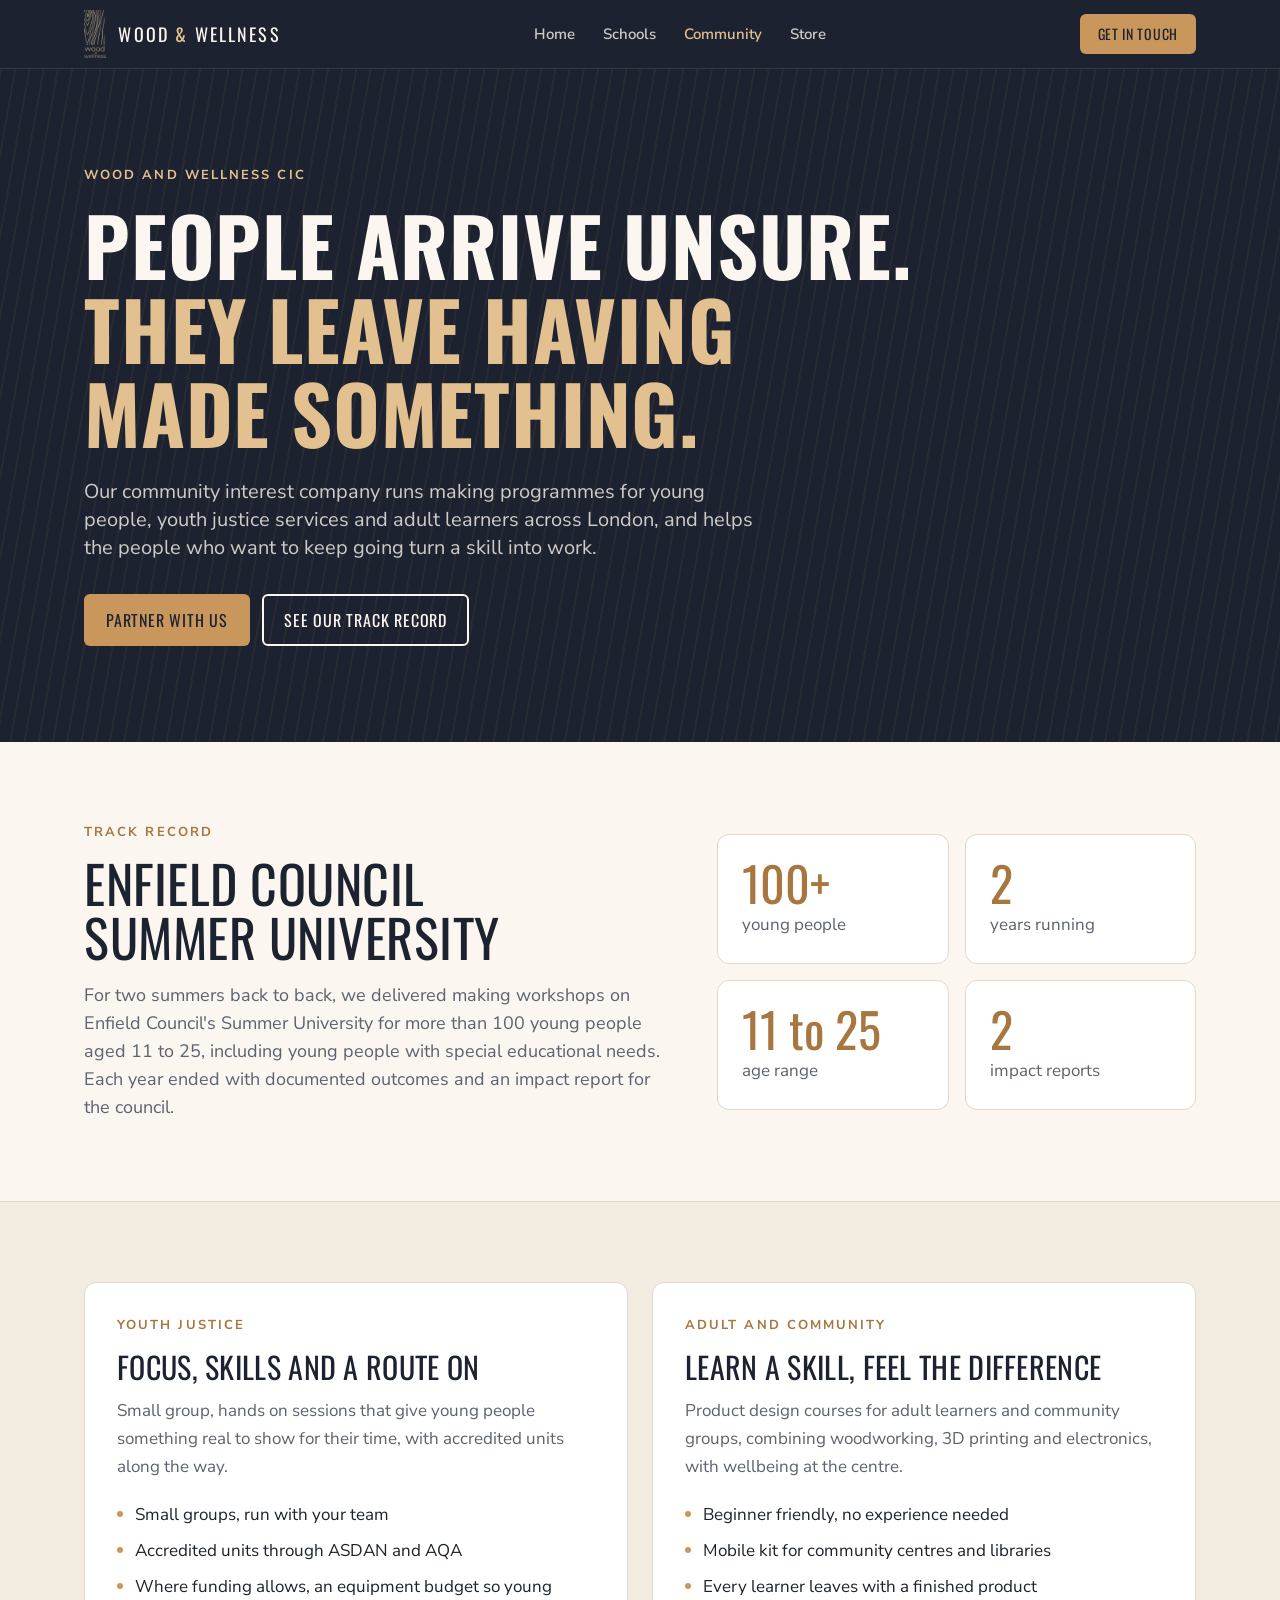
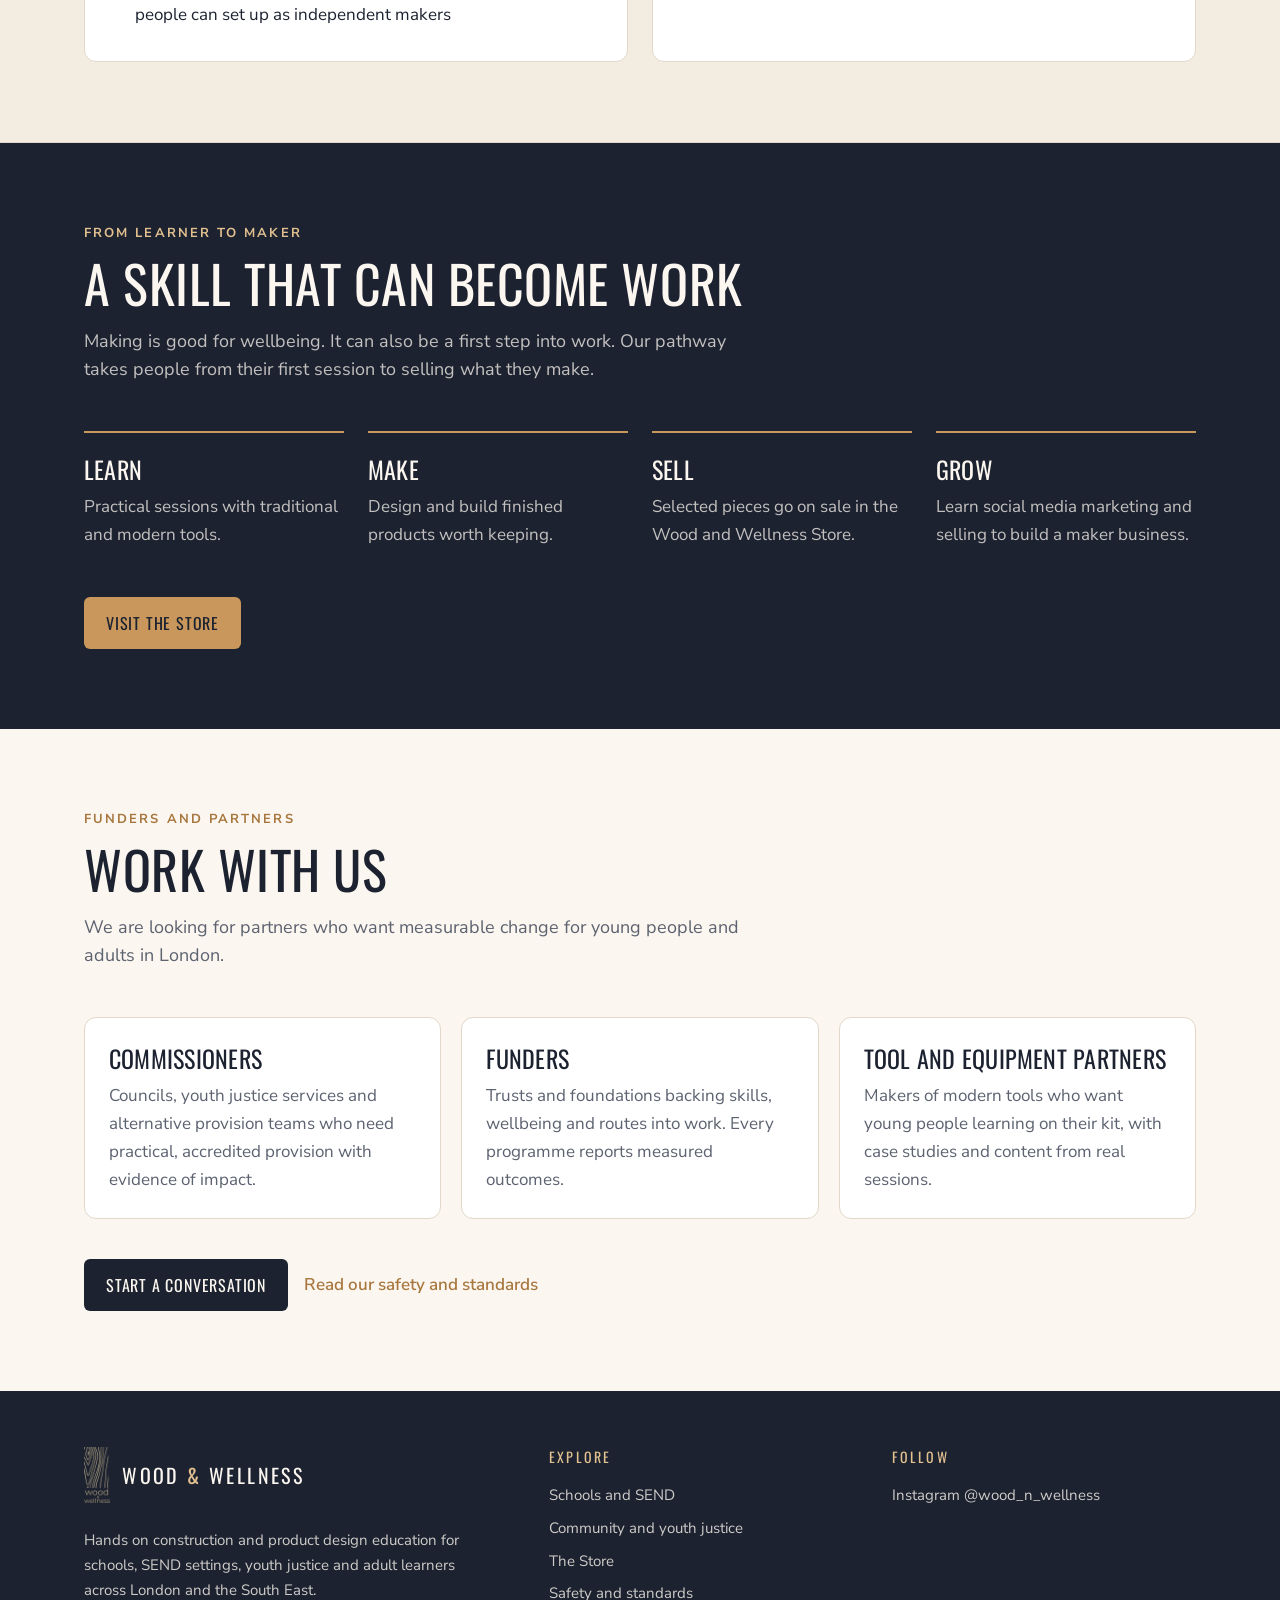
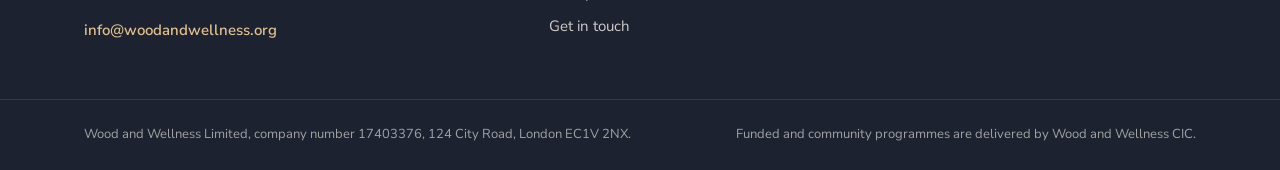
==== community.html @ d63b7117 "Rebuilt site: Home, Schools, Community and Store pages (recovered from preview) Co-Authored-By: Clau" ====
<!doctype html>
<html lang="en-GB">
<head>
<meta charset="utf-8">
<meta name="viewport" content="width=device-width,initial-scale=1,viewport-fit=cover">
<title>Community and youth justice | Wood and Wellness CIC</title>
<meta name="description" content="Wood and Wellness CIC runs making programmes for young people, youth justice services and adult learners across London. Partner with us or fund a programme.">
<meta property="og:title" content="Community and youth justice | Wood and Wellness CIC">
<meta property="og:description" content="Wood and Wellness CIC runs making programmes for young people, youth justice services and adult learners across London. Partner with us or fund a programme.">
<meta property="og:image" content="https://woodandwellness.org/assets/og.png">
<meta property="og:type" content="website">
<meta name="theme-color" content="#1C2230">
<link rel="icon" href="assets/og.png">
<link rel="preconnect" href="https://fonts.googleapis.com">
<link rel="preconnect" href="https://fonts.gstatic.com" crossorigin>
<link rel="stylesheet" href="https://fonts.googleapis.com/css2?family=Oswald:wght@500;600;700&family=Nunito+Sans:ital,wght@0,400;0,600;0,700;0,800;1,400&display=swap">
<link rel="stylesheet" href="assets/css/site.css">
</head>
<body data-page="community">
<a href="#main" class="sr-only focus:not-sr-only focus:fixed focus:left-4 focus:top-4 focus:z-50 focus:rounded focus:bg-tan focus:px-4 focus:py-2 focus:text-navy">Skip to content</a>
<header class="sticky top-0 z-40 border-b border-white/10 bg-navy text-cream">
  <nav class="wrap flex flex-wrap items-center justify-between gap-x-6 py-2.5" aria-label="Main">
    <a href="index.html" class="flex items-center gap-3" aria-label="Wood and Wellness home">
      <img src="assets/logo_tan.png" alt="" width="112" height="240" class="h-12 w-auto">
      <span class="font-display text-lg uppercase tracking-[.12em] text-cream">Wood <span class="text-tan-light">&amp;</span> Wellness</span>
    </a>
    <div class="flex items-center gap-2 md:order-3">
      <a href="index.html#contact" class="btn-tan hidden !px-4 !py-2 text-sm sm:inline-flex">Get in touch</a>
      <button type="button" class="hs-collapse-toggle inline-flex size-11 items-center justify-center rounded-md border border-white/20 md:hidden" id="nav-toggle" aria-expanded="false" aria-controls="nav-mobile" aria-label="Open menu" data-hs-collapse="#nav-mobile">
        <svg class="hs-collapse-open:hidden size-5" viewBox="0 0 24 24" fill="none" stroke="currentColor" stroke-width="2" stroke-linecap="round" aria-hidden="true"><path d="M4 7h16M4 12h16M4 17h16"/></svg>
        <svg class="hs-collapse-open:block hidden size-5" viewBox="0 0 24 24" fill="none" stroke="currentColor" stroke-width="2" stroke-linecap="round" aria-hidden="true"><path d="M6 6l12 12M18 6L6 18"/></svg>
      </button>
    </div>
    <div class="hidden items-center gap-1 md:order-2 md:flex">
<a class="rounded-md px-3 py-2 text-[15px] font-semibold transition text-cream/80 hover:text-tan-light" href="index.html">Home</a>
<a class="rounded-md px-3 py-2 text-[15px] font-semibold transition text-cream/80 hover:text-tan-light" href="schools.html">Schools</a>
<a class="rounded-md px-3 py-2 text-[15px] font-semibold transition text-tan-light" href="community.html" aria-current="page">Community</a>
<a class="rounded-md px-3 py-2 text-[15px] font-semibold transition text-cream/80 hover:text-tan-light" href="store.html">Store</a>
    </div>
    <div id="nav-mobile" class="hs-collapse hidden w-full overflow-hidden transition-[height] duration-300 md:hidden" aria-labelledby="nav-toggle">
      <div class="flex flex-col gap-1 pb-4 pt-2">
<a class="block rounded-md px-3 py-3 text-lg font-semibold text-cream/90 hover:bg-white/5" href="index.html">Home</a>
<a class="block rounded-md px-3 py-3 text-lg font-semibold text-cream/90 hover:bg-white/5" href="schools.html">Schools</a>
<a class="block rounded-md px-3 py-3 text-lg font-semibold bg-white/10 text-tan-light" href="community.html" aria-current="page">Community</a>
<a class="block rounded-md px-3 py-3 text-lg font-semibold text-cream/90 hover:bg-white/5" href="store.html">Store</a>
        <a href="index.html#contact" class="btn-tan mt-2">Get in touch</a>
      </div>
    </div>
  </nav>
</header>
<main id="main">

<!-- HERO -->
<section class="on-navy relative overflow-hidden bg-navy text-cream">
  <div class="grain pointer-events-none absolute inset-0" aria-hidden="true"></div>
  <div class="wrap relative py-16 md:py-24">
    <p class="eyebrow">Wood and Wellness CIC</p>
    <h1 class="mt-4 max-w-4xl text-[clamp(40px,6.6vw,80px)] font-bold">People arrive unsure. <span class="text-tan-light">They leave having made something.</span></h1>
    <p class="mt-6 max-w-2xl text-lg text-cream/80 md:text-xl">Our community interest company runs making programmes for young people, youth justice services and adult learners across London, and helps the people who want to keep going turn a skill into work.</p>
    <div class="mt-8 flex flex-wrap gap-3">
      <a href="index.html#contact" class="btn-tan">Partner with us</a>
      <a href="#summer-university" class="btn-ghost text-cream">See our track record</a>
    </div>
  </div>
</section>

<!-- TRACK RECORD -->
<section id="summer-university" class="scroll-mt-20 py-20">
  <div class="wrap grid items-center gap-12 lg:grid-cols-[1.1fr_.9fr]">
    <div>
      <p class="eyebrow">Track record</p>
      <h2 class="mt-3 text-[clamp(32px,5vw,52px)]">Enfield Council Summer University</h2>
      <p class="mt-4 text-lg text-muted">For two summers back to back, we delivered making workshops on Enfield Council's Summer University for more than 100 young people aged 11 to 25, including young people with special educational needs. Each year ended with documented outcomes and an impact report for the council.</p>
    </div>
    <dl class="grid grid-cols-2 gap-4">
      <div class="card"><dd class="font-display text-5xl text-tan-deep">100+</dd><dt class="mt-1 text-muted">young people</dt></div>
      <div class="card"><dd class="font-display text-5xl text-tan-deep">2</dd><dt class="mt-1 text-muted">years running</dt></div>
      <div class="card"><dd class="font-display text-5xl text-tan-deep">11 to 25</dd><dt class="mt-1 text-muted">age range</dt></div>
      <div class="card"><dd class="font-display text-5xl text-tan-deep">2</dd><dt class="mt-1 text-muted">impact reports</dt></div>
    </dl>
  </div>
</section>

<!-- PROGRAMMES -->
<section class="border-y border-line bg-paper py-20">
  <div class="wrap grid gap-6 lg:grid-cols-2">
    <article id="youth-justice" class="card scroll-mt-24 p-8">
      <p class="eyebrow">Youth justice</p>
      <h2 class="mt-3 text-3xl">Focus, skills and a route on</h2>
      <p class="mt-3 text-muted">Small group, hands on sessions that give young people something real to show for their time, with accredited units along the way.</p>
      <ul class="mt-5 space-y-2">
        <li class="flex gap-3"><span class="mt-2.5 size-1.5 shrink-0 rounded-full bg-tan"></span>Small groups, run with your team</li>
        <li class="flex gap-3"><span class="mt-2.5 size-1.5 shrink-0 rounded-full bg-tan"></span>Accredited units through ASDAN and AQA</li>
        <li class="flex gap-3"><span class="mt-2.5 size-1.5 shrink-0 rounded-full bg-tan"></span>Where funding allows, an equipment budget so young people can set up as independent makers</li>
      </ul>
    </article>
    <article id="adult" class="card scroll-mt-24 p-8">
      <p class="eyebrow">Adult and community</p>
      <h2 class="mt-3 text-3xl">Learn a skill, feel the difference</h2>
      <p class="mt-3 text-muted">Product design courses for adult learners and community groups, combining woodworking, 3D printing and electronics, with wellbeing at the centre.</p>
      <ul class="mt-5 space-y-2">
        <li class="flex gap-3"><span class="mt-2.5 size-1.5 shrink-0 rounded-full bg-tan"></span>Beginner friendly, no experience needed</li>
        <li class="flex gap-3"><span class="mt-2.5 size-1.5 shrink-0 rounded-full bg-tan"></span>Mobile kit for community centres and libraries</li>
        <li class="flex gap-3"><span class="mt-2.5 size-1.5 shrink-0 rounded-full bg-tan"></span>Every learner leaves with a finished product</li>
      </ul>
    </article>
  </div>
</section>

<!-- PATHWAY -->
<section class="on-navy bg-navy py-20 text-cream">
  <div class="wrap">
    <div class="max-w-2xl">
      <p class="eyebrow">From learner to maker</p>
      <h2 class="mt-3 text-[clamp(32px,5vw,52px)]">A skill that can become work</h2>
      <p class="mt-4 text-lg text-cream/75">Making is good for wellbeing. It can also be a first step into work. Our pathway takes people from their first session to selling what they make.</p>
    </div>
    <ol class="mt-12 grid gap-6 sm:grid-cols-2 lg:grid-cols-4">
      <li class="border-t-2 border-tan pt-5"><h3 class="text-2xl">Learn</h3><p class="mt-2 text-cream/75">Practical sessions with traditional and modern tools.</p></li>
      <li class="border-t-2 border-tan pt-5"><h3 class="text-2xl">Make</h3><p class="mt-2 text-cream/75">Design and build finished products worth keeping.</p></li>
      <li class="border-t-2 border-tan pt-5"><h3 class="text-2xl">Sell</h3><p class="mt-2 text-cream/75">Selected pieces go on sale in the Wood and Wellness Store.</p></li>
      <li class="border-t-2 border-tan pt-5"><h3 class="text-2xl">Grow</h3><p class="mt-2 text-cream/75">Learn social media marketing and selling to build a maker business.</p></li>
    </ol>
    <a href="store.html" class="btn-tan mt-12">Visit the Store</a>
  </div>
</section>

<!-- FUNDERS AND PARTNERS -->
<section class="py-20">
  <div class="wrap">
    <div class="max-w-2xl">
      <p class="eyebrow">Funders and partners</p>
      <h2 class="mt-3 text-[clamp(32px,5vw,52px)]">Work with us</h2>
      <p class="mt-4 text-lg text-muted">We are looking for partners who want measurable change for young people and adults in London.</p>
    </div>
    <div class="mt-12 grid gap-5 md:grid-cols-3">
      <div class="card"><h3 class="text-2xl">Commissioners</h3><p class="mt-2 text-muted">Councils, youth justice services and alternative provision teams who need practical, accredited provision with evidence of impact.</p></div>
      <div class="card"><h3 class="text-2xl">Funders</h3><p class="mt-2 text-muted">Trusts and foundations backing skills, wellbeing and routes into work. Every programme reports measured outcomes.</p></div>
      <div class="card"><h3 class="text-2xl">Tool and equipment partners</h3><p class="mt-2 text-muted">Makers of modern tools who want young people learning on their kit, with case studies and content from real sessions.</p></div>
    </div>
    <div class="mt-10 flex flex-wrap items-center gap-4">
      <a href="index.html#contact" class="btn-navy">Start a conversation</a>
      <a href="index.html#safety" class="font-semibold text-tan-deep underline-offset-4 hover:underline">Read our safety and standards</a>
    </div>
  </div>
</section>
</main>
<footer class="bg-navy text-cream/80">
  <div class="wrap grid gap-10 py-14 md:grid-cols-[1.4fr_1fr_1fr]">
    <div>
      <a href="index.html" class="inline-flex items-center gap-3">
        <img src="assets/logo_tan.png" alt="" width="112" height="240" class="h-14 w-auto">
        <span class="font-display text-xl uppercase tracking-[.12em] text-cream">Wood <span class="text-tan-light">&amp;</span> Wellness</span>
      </a>
      <p class="mt-4 max-w-sm text-[15px]">Hands on construction and product design education for schools, SEND settings, youth justice and adult learners across London and the South East.</p>
      <p class="mt-4 text-[15px]"><a class="font-semibold text-tan-light underline-offset-4 hover:underline" href="mailto:info@woodandwellness.org">info@woodandwellness.org</a></p>
    </div>
    <div>
      <h2 class="text-sm tracking-[.16em] text-tan-light">Explore</h2>
      <ul class="mt-4 space-y-2 text-[15px]">
        <li><a class="hover:text-tan-light" href="schools.html">Schools and SEND</a></li>
        <li><a class="hover:text-tan-light" href="community.html">Community and youth justice</a></li>
        <li><a class="hover:text-tan-light" href="store.html">The Store</a></li>
        <li><a class="hover:text-tan-light" href="index.html#safety">Safety and standards</a></li>
        <li><a class="hover:text-tan-light" href="index.html#contact">Get in touch</a></li>
      </ul>
    </div>
    <div>
      <h2 class="text-sm tracking-[.16em] text-tan-light">Follow</h2>
      <ul class="mt-4 space-y-2 text-[15px]">
        <li><a class="hover:text-tan-light" href="https://www.instagram.com/wood_n_wellness/" rel="noopener">Instagram @wood_n_wellness</a></li>
      </ul>
    </div>
  </div>
  <div class="border-t border-white/10">
    <div class="wrap flex flex-col gap-2 py-6 text-[13px] text-cream/60 md:flex-row md:justify-between">
      <p>Wood and Wellness Limited, company number 17403376, 124 City Road, London EC1V 2NX.</p>
      <p>Funded and community programmes are delivered by Wood and Wellness CIC.</p>
    </div>
  </div>
</footer>
<script src="assets/js/preline-collapse.js"></script>
<script src="assets/js/preline-accordion.js"></script>
<script>
(function(){
  var f=document.getElementById('enquiry'); if(!f) return;
  f.addEventListener('submit',function(e){e.preventDefault();
    var g=function(n){return (f.elements[n]&&f.elements[n].value)||''};
    var body='Name: '+g('name')+'\nOrganisation: '+g('organisation')+'\nEmail: '+g('email')+'\nEnquiry: '+g('type')+'\n\n'+g('message');
    window.location.href='mailto:info@woodandwellness.org?subject='+encodeURIComponent('Website enquiry: '+g('type'))+'&body='+encodeURIComponent(body);
    document.getElementById('formnote').textContent='Your email app should open with your message ready to send. If it does not, email info@woodandwellness.org directly.';
  });
})();
</script>
</body>
</html>
---- assets/css/site.css ----
*,:after,:before{--tw-border-spacing-x:0;--tw-border-spacing-y:0;--tw-translate-x:0;--tw-translate-y:0;--tw-rotate:0;--tw-skew-x:0;--tw-skew-y:0;--tw-scale-x:1;--tw-scale-y:1;--tw-pan-x: ;--tw-pan-y: ;--tw-pinch-zoom: ;--tw-scroll-snap-strictness:proximity;--tw-gradient-from-position: ;--tw-gradient-via-position: ;--tw-gradient-to-position: ;--tw-ordinal: ;--tw-slashed-zero: ;--tw-numeric-figure: ;--tw-numeric-spacing: ;--tw-numeric-fraction: ;--tw-ring-inset: ;--tw-ring-offset-width:0px;--tw-ring-offset-color:#fff;--tw-ring-color:rgba(59,130,246,.5);--tw-ring-offset-shadow:0 0 #0000;--tw-ring-shadow:0 0 #0000;--tw-shadow:0 0 #0000;--tw-shadow-colored:0 0 #0000;--tw-blur: ;--tw-brightness: ;--tw-contrast: ;--tw-grayscale: ;--tw-hue-rotate: ;--tw-invert: ;--tw-saturate: ;--tw-sepia: ;--tw-drop-shadow: ;--tw-backdrop-blur: ;--tw-backdrop-brightness: ;--tw-backdrop-contrast: ;--tw-backdrop-grayscale: ;--tw-backdrop-hue-rotate: ;--tw-backdrop-invert: ;--tw-backdrop-opacity: ;--tw-backdrop-saturate: ;--tw-backdrop-sepia: ;--tw-contain-size: ;--tw-contain-layout: ;--tw-contain-paint: ;--tw-contain-style: }::backdrop{--tw-border-spacing-x:0;--tw-border-spacing-y:0;--tw-translate-x:0;--tw-translate-y:0;--tw-rotate:0;--tw-skew-x:0;--tw-skew-y:0;--tw-scale-x:1;--tw-scale-y:1;--tw-pan-x: ;--tw-pan-y: ;--tw-pinch-zoom: ;--tw-scroll-snap-strictness:proximity;--tw-gradient-from-position: ;--tw-gradient-via-position: ;--tw-gradient-to-position: ;--tw-ordinal: ;--tw-slashed-zero: ;--tw-numeric-figure: ;--tw-numeric-spacing: ;--tw-numeric-fraction: ;--tw-ring-inset: ;--tw-ring-offset-width:0px;--tw-ring-offset-color:#fff;--tw-ring-color:rgba(59,130,246,.5);--tw-ring-offset-shadow:0 0 #0000;--tw-ring-shadow:0 0 #0000;--tw-shadow:0 0 #0000;--tw-shadow-colored:0 0 #0000;--tw-blur: ;--tw-brightness: ;--tw-contrast: ;--tw-grayscale: ;--tw-hue-rotate: ;--tw-invert: ;--tw-saturate: ;--tw-sepia: ;--tw-drop-shadow: ;--tw-backdrop-blur: ;--tw-backdrop-brightness: ;--tw-backdrop-contrast: ;--tw-backdrop-grayscale: ;--tw-backdrop-hue-rotate: ;--tw-backdrop-invert: ;--tw-backdrop-opacity: ;--tw-backdrop-saturate: ;--tw-backdrop-sepia: ;--tw-contain-size: ;--tw-contain-layout: ;--tw-contain-paint: ;--tw-contain-style: }/*! tailwindcss v3.4.17 | MIT License | https://tailwindcss.com*/*,:after,:before{box-sizing:border-box;border:0 solid #e5e7eb}:after,:before{--tw-content:""}:host,html{line-height:1.5;-webkit-text-size-adjust:100%;-moz-tab-size:4;-o-tab-size:4;tab-size:4;font-family:Nunito Sans,system-ui,-apple-system,Segoe UI,Arial,sans-serif;font-feature-settings:normal;font-variation-settings:normal;-webkit-tap-highlight-color:transparent}body{margin:0;line-height:inherit}hr{height:0;color:inherit;border-top-width:1px}abbr:where([title]){-webkit-text-decoration:underline dotted;text-decoration:underline dotted}h1,h2,h3,h4,h5,h6{font-size:inherit;font-weight:inherit}a{color:inherit;text-decoration:inherit}b,strong{font-weight:bolder}code,kbd,pre,samp{font-family:ui-monospace,SFMono-Regular,Menlo,Monaco,Consolas,Liberation Mono,Courier New,monospace;font-feature-settings:normal;font-variation-settings:normal;font-size:1em}small{font-size:80%}sub,sup{font-size:75%;line-height:0;position:relative;vertical-align:baseline}sub{bottom:-.25em}sup{top:-.5em}table{text-indent:0;border-color:inherit;border-collapse:collapse}button,input,optgroup,select,textarea{font-family:inherit;font-feature-settings:inherit;font-variation-settings:inherit;font-size:100%;font-weight:inherit;line-height:inherit;letter-spacing:inherit;color:inherit;margin:0;padding:0}button,select{text-transform:none}button,input:where([type=button]),input:where([type=reset]),input:where([type=submit]){-webkit-appearance:button;background-color:transparent;background-image:none}:-moz-focusring{outline:auto}:-moz-ui-invalid{box-shadow:none}progress{vertical-align:baseline}::-webkit-inner-spin-button,::-webkit-outer-spin-button{height:auto}[type=search]{-webkit-appearance:textfield;outline-offset:-2px}::-webkit-search-decoration{-webkit-appearance:none}::-webkit-file-upload-button{-webkit-appearance:button;font:inherit}summary{display:list-item}blockquote,dd,dl,figure,h1,h2,h3,h4,h5,h6,hr,p,pre{margin:0}fieldset{margin:0}fieldset,legend{padding:0}menu,ol,ul{list-style:none;margin:0;padding:0}dialog{padding:0}textarea{resize:vertical}input::-moz-placeholder,textarea::-moz-placeholder{opacity:1;color:#9ca3af}input::placeholder,textarea::placeholder{opacity:1;color:#9ca3af}[role=button],button{cursor:pointer}:disabled{cursor:default}audio,canvas,embed,iframe,img,object,svg,video{display:block;vertical-align:middle}img,video{max-width:100%;height:auto}[hidden]:where(:not([hidden=until-found])){display:none}:root{--cream:251 246 239;--paper:243 236 225;--ink:28 34 48;--muted:92 98 112;--line:226 216 201;--card:255 255 255;color-scheme:light}@media (prefers-color-scheme:dark){:root:not([data-theme=light]){--cream:20 25 34;--paper:26 32 43;--ink:239 233 223;--muted:169 175 186;--line:44 52 67;--card:30 37 50;color-scheme:dark}}:root[data-theme=dark]{--cream:20 25 34;--paper:26 32 43;--ink:239 233 223;--muted:169 175 186;--line:44 52 67;--card:30 37 50;color-scheme:dark}html{scroll-behavior:smooth}body{--tw-bg-opacity:1;background-color:rgb(var(--cream)/var(--tw-bg-opacity,1));font-family:Nunito Sans,system-ui,-apple-system,Segoe UI,Arial,sans-serif;--tw-text-opacity:1;color:rgb(var(--ink)/var(--tw-text-opacity,1));-webkit-font-smoothing:antialiased;-moz-osx-font-smoothing:grayscale;font-size:17px;line-height:1.65}h1,h2,h3{font-family:Oswald,Arial Narrow,Arial,sans-serif;text-transform:uppercase;letter-spacing:.01em;line-height:1.05;text-wrap:balance}:focus-visible{outline:3px solid #e2c08f;outline-offset:2px}.container{width:100%}@media (min-width:640px){.container{max-width:640px}}@media (min-width:768px){.container{max-width:768px}}@media (min-width:1024px){.container{max-width:1024px}}@media (min-width:1280px){.container{max-width:1280px}}@media (min-width:1536px){.container{max-width:1536px}}.wrap{margin-left:auto;margin-right:auto;max-width:1160px;padding-left:1rem;padding-right:1rem}@media (min-width:640px){.wrap{padding-left:1.5rem;padding-right:1.5rem}}.eyebrow{font-size:13px;font-weight:700;text-transform:uppercase;letter-spacing:.16em;--tw-text-opacity:1;color:rgb(168 119 63/var(--tw-text-opacity,1))}.eyebrow-light,.on-navy .eyebrow{--tw-text-opacity:1;color:rgb(226 192 143/var(--tw-text-opacity,1))}.btn,.btn-tan{display:inline-flex;align-items:center;justify-content:center;gap:.5rem;white-space:nowrap;border-radius:.375rem;border-width:2px;border-color:transparent;padding:.75rem 1.25rem;font-family:Oswald,Arial Narrow,Arial,sans-serif;font-size:1rem;line-height:1.5rem;text-transform:uppercase;letter-spacing:.05em;transition-property:color,background-color,border-color,text-decoration-color,fill,stroke,opacity,box-shadow,transform,filter,-webkit-backdrop-filter;transition-property:color,background-color,border-color,text-decoration-color,fill,stroke,opacity,box-shadow,transform,filter,backdrop-filter;transition-property:color,background-color,border-color,text-decoration-color,fill,stroke,opacity,box-shadow,transform,filter,backdrop-filter,-webkit-backdrop-filter;transition-timing-function:cubic-bezier(.4,0,.2,1);transition-duration:.15s}.btn-tan{--tw-bg-opacity:1;background-color:rgb(201 151 91/var(--tw-bg-opacity,1));--tw-text-opacity:1;color:rgb(28 34 48/var(--tw-text-opacity,1))}.btn-tan:hover{--tw-bg-opacity:1;background-color:rgb(226 192 143/var(--tw-bg-opacity,1))}.btn-ghost{display:inline-flex;align-items:center;justify-content:center;gap:.5rem;white-space:nowrap;border-radius:.375rem;border-width:2px;padding:.75rem 1.25rem;font-family:Oswald,Arial Narrow,Arial,sans-serif;font-size:1rem;line-height:1.5rem;text-transform:uppercase;letter-spacing:.05em;transition-property:color,background-color,border-color,text-decoration-color,fill,stroke,opacity,box-shadow,transform,filter,-webkit-backdrop-filter;transition-property:color,background-color,border-color,text-decoration-color,fill,stroke,opacity,box-shadow,transform,filter,backdrop-filter;transition-property:color,background-color,border-color,text-decoration-color,fill,stroke,opacity,box-shadow,transform,filter,backdrop-filter,-webkit-backdrop-filter;transition-timing-function:cubic-bezier(.4,0,.2,1);transition-duration:.15s;border-color:currentColor}.btn-ghost:hover{background-color:hsla(0,0%,100%,.1)}.btn-navy{display:inline-flex;align-items:center;justify-content:center;gap:.5rem;white-space:nowrap;border-radius:.375rem;border-width:2px;border-color:transparent;padding:.75rem 1.25rem;font-family:Oswald,Arial Narrow,Arial,sans-serif;font-size:1rem;line-height:1.5rem;text-transform:uppercase;letter-spacing:.05em;transition-property:color,background-color,border-color,text-decoration-color,fill,stroke,opacity,box-shadow,transform,filter,-webkit-backdrop-filter;transition-property:color,background-color,border-color,text-decoration-color,fill,stroke,opacity,box-shadow,transform,filter,backdrop-filter;transition-property:color,background-color,border-color,text-decoration-color,fill,stroke,opacity,box-shadow,transform,filter,backdrop-filter,-webkit-backdrop-filter;transition-timing-function:cubic-bezier(.4,0,.2,1);transition-duration:.15s;--tw-bg-opacity:1;background-color:rgb(28 34 48/var(--tw-bg-opacity,1));--tw-text-opacity:1;color:rgb(var(--cream)/var(--tw-text-opacity,1))}.btn-navy:hover{--tw-bg-opacity:1;background-color:rgb(39 48 66/var(--tw-bg-opacity,1))}.card{border-radius:.75rem;border-width:1px;--tw-border-opacity:1;border-color:rgb(var(--line)/var(--tw-border-opacity,1));--tw-bg-opacity:1;background-color:rgb(var(--card)/var(--tw-bg-opacity,1));padding:1.5rem}.grain{background-image:repeating-linear-gradient(100deg,rgba(201,151,91,.07) 0 2px,transparent 2px 14px)}.sr-only{position:absolute;width:1px;height:1px;padding:0;margin:-1px;overflow:hidden;clip:rect(0,0,0,0);white-space:nowrap;border-width:0}.pointer-events-none{pointer-events:none}.visible{visibility:visible}.invisible{visibility:hidden}.collapse{visibility:collapse}.static{position:static}.fixed{position:fixed}.absolute{position:absolute}.relative{position:relative}.sticky{position:sticky}.inset-0{inset:0}.bottom-full{bottom:100%}.top-0{top:0}.top-full{top:100%}.z-40{z-index:40}.mx-4{margin-left:1rem;margin-right:1rem}.mx-auto{margin-left:auto;margin-right:auto}.my-2{margin-top:.5rem;margin-bottom:.5rem}.\!me-1{margin-inline-end:.25rem!important}.\!me-1\.5{margin-inline-end:.375rem!important}.\!ms-auto{margin-inline-start:auto!important}.mb-1{margin-bottom:.25rem}.mb-2{margin-bottom:.5rem}.ml-2{margin-left:.5rem}.ms-0\.5{margin-inline-start:.125rem}.ms-2{margin-inline-start:.5rem}.mt-1{margin-top:.25rem}.mt-10{margin-top:2.5rem}.mt-12{margin-top:3rem}.mt-2{margin-top:.5rem}.mt-2\.5{margin-top:.625rem}.mt-20{margin-top:5rem}.mt-3{margin-top:.75rem}.mt-4{margin-top:1rem}.mt-5{margin-top:1.25rem}.mt-6{margin-top:1.5rem}.mt-8{margin-top:2rem}.mt-auto{margin-top:auto}.block{display:block}.inline-block{display:inline-block}.\!flex{display:flex!important}.flex{display:flex}.inline-flex{display:inline-flex}.table{display:table}.grid{display:grid}.hidden{display:none}.size-1\.5{width:.375rem;height:.375rem}.size-11{width:2.75rem;height:2.75rem}.size-12{width:3rem;height:3rem}.size-14{width:3.5rem;height:3.5rem}.size-3\.5{width:.875rem;height:.875rem}.size-4{width:1rem;height:1rem}.size-5{width:1.25rem;height:1.25rem}.size-6{width:1.5rem;height:1.5rem}.size-8{width:2rem;height:2rem}.\!h-2\.5{height:.625rem!important}.h-12{height:3rem}.h-14{height:3.5rem}.h-2{height:.5rem}.\!w-2\.5{width:.625rem!important}.w-10{width:2.5rem}.w-\[calc\(100\%-2rem\)\]{width:calc(100% - 2rem)}.w-auto{width:auto}.w-full{width:100%}.max-w-2xl{max-width:42rem}.max-w-4xl{max-width:56rem}.max-w-\[300px\]{max-width:300px}.max-w-full{max-width:100%}.max-w-md{max-width:28rem}.max-w-sm{max-width:24rem}.max-w-xl{max-width:36rem}.shrink-0{flex-shrink:0}.grow{flex-grow:1}.transform{transform:translate(var(--tw-translate-x),var(--tw-translate-y)) rotate(var(--tw-rotate)) skewX(var(--tw-skew-x)) skewY(var(--tw-skew-y)) scaleX(var(--tw-scale-x)) scaleY(var(--tw-scale-y))}@keyframes spin{to{transform:rotate(1turn)}}.animate-spin{animation:spin 1s linear infinite}.cursor-pointer{cursor:pointer}.resize{resize:both}.scroll-mt-20{scroll-margin-top:5rem}.scroll-mt-24{scroll-margin-top:6rem}.grid-cols-2{grid-template-columns:repeat(2,minmax(0,1fr))}.flex-col{flex-direction:column}.flex-wrap{flex-wrap:wrap}.flex-nowrap{flex-wrap:nowrap}.items-start{align-items:flex-start}.items-center{align-items:center}.items-stretch{align-items:stretch}.justify-center{justify-content:center}.\!justify-between{justify-content:space-between!important}.justify-between{justify-content:space-between}.gap-1{gap:.25rem}.gap-1\.5{gap:.375rem}.gap-10{gap:2.5rem}.gap-12{gap:3rem}.gap-2{gap:.5rem}.gap-3{gap:.75rem}.gap-4{gap:1rem}.gap-5{gap:1.25rem}.gap-6{gap:1.5rem}.gap-x-1{-moz-column-gap:.25rem;column-gap:.25rem}.gap-x-2{-moz-column-gap:.5rem;column-gap:.5rem}.gap-x-3{-moz-column-gap:.75rem;column-gap:.75rem}.gap-x-6{-moz-column-gap:1.5rem;column-gap:1.5rem}.gap-x-8{-moz-column-gap:2rem;column-gap:2rem}.gap-y-3{row-gap:.75rem}.gap-y-4{row-gap:1rem}.space-y-2>:not([hidden])~:not([hidden]){--tw-space-y-reverse:0;margin-top:calc(.5rem*(1 - var(--tw-space-y-reverse)));margin-bottom:calc(.5rem*var(--tw-space-y-reverse))}.space-y-3>:not([hidden])~:not([hidden]){--tw-space-y-reverse:0;margin-top:calc(.75rem*(1 - var(--tw-space-y-reverse)));margin-bottom:calc(.75rem*var(--tw-space-y-reverse))}.space-y-4>:not([hidden])~:not([hidden]){--tw-space-y-reverse:0;margin-top:calc(1rem*(1 - var(--tw-space-y-reverse)));margin-bottom:calc(1rem*var(--tw-space-y-reverse))}.space-y-5>:not([hidden])~:not([hidden]){--tw-space-y-reverse:0;margin-top:calc(1.25rem*(1 - var(--tw-space-y-reverse)));margin-bottom:calc(1.25rem*var(--tw-space-y-reverse))}.divide-y>:not([hidden])~:not([hidden]){--tw-divide-y-reverse:0;border-top-width:calc(1px*(1 - var(--tw-divide-y-reverse)));border-bottom-width:calc(1px*var(--tw-divide-y-reverse))}.divide-line>:not([hidden])~:not([hidden]){--tw-divide-opacity:1;border-color:rgb(var(--line)/var(--tw-divide-opacity,1))}.self-start{align-self:flex-start}.self-center{align-self:center}.overflow-hidden{overflow:hidden}.overflow-x-auto{overflow-x:auto}.truncate{overflow:hidden;text-overflow:ellipsis}.truncate,.whitespace-nowrap{white-space:nowrap}.\!rounded-sm{border-radius:.125rem!important}.rounded-2xl{border-radius:1rem}.rounded-full{border-radius:9999px}.rounded-lg{border-radius:.5rem}.rounded-md{border-radius:.375rem}.rounded-xl{border-radius:.75rem}.rounded-t-lg{border-top-left-radius:.5rem;border-top-right-radius:.5rem}.border{border-width:1px}.border-2{border-width:2px}.border-\[3px\]{border-width:3px}.border-y{border-top-width:1px}.border-b,.border-y{border-bottom-width:1px}.border-t{border-top-width:1px}.border-t-2{border-top-width:2px}.border-solid{border-style:solid}.\!border-gray-200{--tw-border-opacity:1!important;border-color:rgb(229 231 235/var(--tw-border-opacity,1))!important}.border-current{border-color:currentColor}.border-gray-200{--tw-border-opacity:1;border-color:rgb(229 231 235/var(--tw-border-opacity,1))}.border-gray-300{--tw-border-opacity:1;border-color:rgb(209 213 219/var(--tw-border-opacity,1))}.border-line{--tw-border-opacity:1;border-color:rgb(var(--line)/var(--tw-border-opacity,1))}.border-tan{--tw-border-opacity:1;border-color:rgb(201 151 91/var(--tw-border-opacity,1))}.border-tan-light\/50{border-color:hsla(35,59%,72%,.5)}.border-tan\/40{border-color:rgba(201,151,91,.4)}.border-transparent{border-color:transparent}.border-white\/10{border-color:hsla(0,0%,100%,.1)}.border-white\/15{border-color:hsla(0,0%,100%,.15)}.border-white\/20{border-color:hsla(0,0%,100%,.2)}.border-t-transparent{border-top-color:transparent}.\!bg-white{--tw-bg-opacity:1!important;background-color:rgb(255 255 255/var(--tw-bg-opacity,1))!important}.bg-blue-600{--tw-bg-opacity:1;background-color:rgb(37 99 235/var(--tw-bg-opacity,1))}.bg-gray-200{--tw-bg-opacity:1;background-color:rgb(229 231 235/var(--tw-bg-opacity,1))}.bg-gray-900{--tw-bg-opacity:1;background-color:rgb(17 24 39/var(--tw-bg-opacity,1))}.bg-navy{--tw-bg-opacity:1;background-color:rgb(28 34 48/var(--tw-bg-opacity,1))}.bg-navy-2{--tw-bg-opacity:1;background-color:rgb(39 48 66/var(--tw-bg-opacity,1))}.bg-paper{--tw-bg-opacity:1;background-color:rgb(var(--paper)/var(--tw-bg-opacity,1))}.bg-tan{--tw-bg-opacity:1;background-color:rgb(201 151 91/var(--tw-bg-opacity,1))}.bg-tan-light{--tw-bg-opacity:1;background-color:rgb(226 192 143/var(--tw-bg-opacity,1))}.bg-white{--tw-bg-opacity:1;background-color:rgb(255 255 255/var(--tw-bg-opacity,1))}.bg-white\/10{background-color:hsla(0,0%,100%,.1)}.bg-opacity-50{--tw-bg-opacity:0.5}.fill-black{fill:#000}.p-2{padding:.5rem}.p-3{padding:.75rem}.p-4{padding:1rem}.p-6{padding:1.5rem}.p-7{padding:1.75rem}.p-8{padding:2rem}.\!px-4{padding-left:1rem!important;padding-right:1rem!important}.\!py-0\.5{padding-top:.125rem!important;padding-bottom:.125rem!important}.\!py-2{padding-top:.5rem!important;padding-bottom:.5rem!important}.px-2\.5{padding-left:.625rem;padding-right:.625rem}.px-3{padding-left:.75rem;padding-right:.75rem}.px-4{padding-left:1rem;padding-right:1rem}.py-0\.5{padding-top:.125rem;padding-bottom:.125rem}.py-10{padding-top:2.5rem;padding-bottom:2.5rem}.py-14{padding-top:3.5rem;padding-bottom:3.5rem}.py-16{padding-top:4rem;padding-bottom:4rem}.py-2{padding-top:.5rem;padding-bottom:.5rem}.py-2\.5{padding-top:.625rem;padding-bottom:.625rem}.py-20{padding-top:5rem;padding-bottom:5rem}.py-3{padding-top:.75rem;padding-bottom:.75rem}.py-5{padding-top:1.25rem;padding-bottom:1.25rem}.py-6{padding-top:1.5rem;padding-bottom:1.5rem}.pb-4{padding-bottom:1rem}.pb-5{padding-bottom:1.25rem}.pt-2{padding-top:.5rem}.pt-3{padding-top:.75rem}.pt-5{padding-top:1.25rem}.pt-6{padding-top:1.5rem}.text-left{text-align:left}.text-center{text-align:center}.text-end{text-align:end}.align-middle{vertical-align:middle}.align-bottom{vertical-align:bottom}.font-display{font-family:Oswald,Arial Narrow,Arial,sans-serif}.\!text-sm{font-size:.875rem!important;line-height:1.25rem!important}.text-2xl{font-size:1.5rem;line-height:2rem}.text-3xl{font-size:1.875rem;line-height:2.25rem}.text-5xl{font-size:3rem;line-height:1}.text-\[11px\]{font-size:11px}.text-\[12px\]{font-size:12px}.text-\[13px\]{font-size:13px}.text-\[15px\]{font-size:15px}.text-\[clamp\(28px\2c 4vw\2c 44px\)\]{font-size:clamp(28px,4vw,44px)}.text-\[clamp\(32px\2c 5vw\2c 52px\)\]{font-size:clamp(32px,5vw,52px)}.text-\[clamp\(36px\2c 5\.4vw\2c 60px\)\]{font-size:clamp(36px,5.4vw,60px)}.text-\[clamp\(40px\2c 6\.6vw\2c 80px\)\]{font-size:clamp(40px,6.6vw,80px)}.text-\[clamp\(44px\2c 7vw\2c 84px\)\]{font-size:clamp(44px,7vw,84px)}.text-base{font-size:1rem;line-height:1.5rem}.text-lg{font-size:1.125rem;line-height:1.75rem}.text-sm{font-size:.875rem;line-height:1.25rem}.text-xl{font-size:1.25rem;line-height:1.75rem}.text-xs{font-size:.75rem;line-height:1rem}.\!font-medium{font-weight:500!important}.font-bold{font-weight:700}.font-medium{font-weight:500}.font-normal{font-weight:400}.font-semibold{font-weight:600}.uppercase{text-transform:uppercase}.lowercase{text-transform:lowercase}.tracking-\[\.12em\]{letter-spacing:.12em}.tracking-\[\.14em\]{letter-spacing:.14em}.tracking-\[\.16em\]{letter-spacing:.16em}.tracking-\[\.2em\]{letter-spacing:.2em}.tracking-wide{letter-spacing:.025em}.tracking-wider{letter-spacing:.05em}.text-blue-500{--tw-text-opacity:1;color:rgb(59 130 246/var(--tw-text-opacity,1))}.text-blue-600{--tw-text-opacity:1;color:rgb(37 99 235/var(--tw-text-opacity,1))}.text-cream{--tw-text-opacity:1;color:rgb(var(--cream)/var(--tw-text-opacity,1))}.text-cream\/60{color:rgb(var(--cream)/.6)}.text-cream\/75{color:rgb(var(--cream)/.75)}.text-cream\/80{color:rgb(var(--cream)/.8)}.text-cream\/85{color:rgb(var(--cream)/.85)}.text-cream\/90{color:rgb(var(--cream)/.9)}.text-gray-500{--tw-text-opacity:1;color:rgb(107 114 128/var(--tw-text-opacity,1))}.text-gray-800{--tw-text-opacity:1;color:rgb(31 41 55/var(--tw-text-opacity,1))}.text-green-600{--tw-text-opacity:1;color:rgb(22 163 74/var(--tw-text-opacity,1))}.text-ink{--tw-text-opacity:1;color:rgb(var(--ink)/var(--tw-text-opacity,1))}.text-moss{--tw-text-opacity:1;color:rgb(63 107 68/var(--tw-text-opacity,1))}.text-muted{--tw-text-opacity:1;color:rgb(var(--muted)/var(--tw-text-opacity,1))}.text-red-600{--tw-text-opacity:1;color:rgb(220 38 38/var(--tw-text-opacity,1))}.text-tan-deep{--tw-text-opacity:1;color:rgb(168 119 63/var(--tw-text-opacity,1))}.text-tan-light{--tw-text-opacity:1;color:rgb(226 192 143/var(--tw-text-opacity,1))}.text-white{--tw-text-opacity:1;color:rgb(255 255 255/var(--tw-text-opacity,1))}.underline{text-decoration-line:underline}.underline-offset-4{text-underline-offset:4px}.underline-offset-8{text-underline-offset:8px}.opacity-0{opacity:0}.shadow-md{--tw-shadow:0 4px 6px -1px rgba(0,0,0,.1),0 2px 4px -2px rgba(0,0,0,.1);--tw-shadow-colored:0 4px 6px -1px var(--tw-shadow-color),0 2px 4px -2px var(--tw-shadow-color);box-shadow:var(--tw-ring-offset-shadow,0 0 #0000),var(--tw-ring-shadow,0 0 #0000),var(--tw-shadow)}.outline{outline-style:solid}.blur{--tw-blur:blur(8px)}.blur,.filter{filter:var(--tw-blur) var(--tw-brightness) var(--tw-contrast) var(--tw-grayscale) var(--tw-hue-rotate) var(--tw-invert) var(--tw-saturate) var(--tw-sepia) var(--tw-drop-shadow)}.transition{transition-property:color,background-color,border-color,text-decoration-color,fill,stroke,opacity,box-shadow,transform,filter,-webkit-backdrop-filter;transition-property:color,background-color,border-color,text-decoration-color,fill,stroke,opacity,box-shadow,transform,filter,backdrop-filter;transition-property:color,background-color,border-color,text-decoration-color,fill,stroke,opacity,box-shadow,transform,filter,backdrop-filter,-webkit-backdrop-filter;transition-timing-function:cubic-bezier(.4,0,.2,1);transition-duration:.15s}.transition-\[height\]{transition-property:height;transition-timing-function:cubic-bezier(.4,0,.2,1);transition-duration:.15s}.transition-all{transition-property:all;transition-timing-function:cubic-bezier(.4,0,.2,1);transition-duration:.15s}.duration-300{transition-duration:.3s}.duration-500{transition-duration:.5s}.placeholder\:text-cream\/40::-moz-placeholder{color:rgb(var(--cream)/.4)}.placeholder\:text-cream\/40::placeholder{color:rgb(var(--cream)/.4)}.hover\:-translate-y-1:hover{--tw-translate-y:-0.25rem;transform:translate(var(--tw-translate-x),var(--tw-translate-y)) rotate(var(--tw-rotate)) skewX(var(--tw-skew-x)) skewY(var(--tw-skew-y)) scaleX(var(--tw-scale-x)) scaleY(var(--tw-scale-y))}.hover\:border-tan:hover{--tw-border-opacity:1;border-color:rgb(201 151 91/var(--tw-border-opacity,1))}.hover\:bg-blue-700:hover{--tw-bg-opacity:1;background-color:rgb(29 78 216/var(--tw-bg-opacity,1))}.hover\:bg-gray-100:hover{--tw-bg-opacity:1;background-color:rgb(243 244 246/var(--tw-bg-opacity,1))}.hover\:bg-white\/5:hover{background-color:hsla(0,0%,100%,.05)}.hover\:text-gray-800:hover{--tw-text-opacity:1;color:rgb(31 41 55/var(--tw-text-opacity,1))}.hover\:text-tan-light:hover{--tw-text-opacity:1;color:rgb(226 192 143/var(--tw-text-opacity,1))}.hover\:underline:hover{text-decoration-line:underline}.hover\:shadow-lg:hover{--tw-shadow:0 10px 15px -3px rgba(0,0,0,.1),0 4px 6px -4px rgba(0,0,0,.1);--tw-shadow-colored:0 10px 15px -3px var(--tw-shadow-color),0 4px 6px -4px var(--tw-shadow-color);box-shadow:var(--tw-ring-offset-shadow,0 0 #0000),var(--tw-ring-shadow,0 0 #0000),var(--tw-shadow)}.focus\:not-sr-only:focus{position:static;width:auto;height:auto;padding:0;margin:0;overflow:visible;clip:auto;white-space:normal}.focus\:fixed:focus{position:fixed}.focus\:left-4:focus{left:1rem}.focus\:top-4:focus{top:1rem}.focus\:z-50:focus{z-index:50}.focus\:rounded:focus{border-radius:.25rem}.focus\:border-blue-500:focus{--tw-border-opacity:1;border-color:rgb(59 130 246/var(--tw-border-opacity,1))}.focus\:border-tan:focus{--tw-border-opacity:1;border-color:rgb(201 151 91/var(--tw-border-opacity,1))}.focus\:bg-gray-100:focus{--tw-bg-opacity:1;background-color:rgb(243 244 246/var(--tw-bg-opacity,1))}.focus\:bg-tan:focus{--tw-bg-opacity:1;background-color:rgb(201 151 91/var(--tw-bg-opacity,1))}.focus\:px-4:focus{padding-left:1rem;padding-right:1rem}.focus\:py-2:focus{padding-top:.5rem;padding-bottom:.5rem}.focus\:text-navy:focus{--tw-text-opacity:1;color:rgb(28 34 48/var(--tw-text-opacity,1))}.focus\:outline-none:focus{outline:2px solid transparent;outline-offset:2px}.focus\:ring-blue-500:focus{--tw-ring-opacity:1;--tw-ring-color:rgb(59 130 246/var(--tw-ring-opacity,1))}.focus\:ring-tan:focus{--tw-ring-opacity:1;--tw-ring-color:rgb(201 151 91/var(--tw-ring-opacity,1))}.disabled\:pointer-events-none:disabled{pointer-events:none}.disabled\:opacity-50:disabled{opacity:.5}.group:hover .group-hover\:text-tan{--tw-text-opacity:1;color:rgb(201 151 91/var(--tw-text-opacity,1))}.hs-accordion.active .hs-accordion-force-active.hs-accordion-active\:rotate-45,.hs-accordion.active.hs-accordion-active\:rotate-45,.hs-accordion.active>.hs-accordion-active\:rotate-45,.hs-accordion.active>.hs-accordion-heading>.hs-accordion-toggle .hs-accordion-active\:rotate-45,.hs-accordion.active>.hs-accordion-heading>.hs-accordion-toggle.hs-accordion-active\:rotate-45,.hs-accordion.active>.hs-accordion-toggle .hs-accordion-active\:rotate-45,.hs-accordion.active>.hs-accordion-toggle.hs-accordion-active\:rotate-45{--tw-rotate:45deg;transform:translate(var(--tw-translate-x),var(--tw-translate-y)) rotate(var(--tw-rotate)) skewX(var(--tw-skew-x)) skewY(var(--tw-skew-y)) scaleX(var(--tw-scale-x)) scaleY(var(--tw-scale-y))}.hs-collapse.open .hs-collapse-open\:block{display:block}.hs-collapse.open .hs-collapse-open\:hidden{display:none}.hs-collapse.open.hs-collapse-open\:block{display:block}.hs-collapse.open.hs-collapse-open\:hidden{display:none}.hs-collapse-toggle.open .hs-collapse-open\:block{display:block}.hs-collapse-toggle.open .hs-collapse-open\:hidden{display:none}.hs-collapse-toggle.open.hs-collapse-open\:block{display:block}.hs-collapse-toggle.open.hs-collapse-open\:hidden{display:none}.selected .hs-combo-box-selected\:block,.selected.hs-combo-box-selected\:block{display:block}.complete .hs-file-upload-complete\:bg-green-600,.complete.hs-file-upload-complete\:bg-green-600{--tw-bg-opacity:1;background-color:rgb(22 163 74/var(--tw-bg-opacity,1))}@media (min-width:640px){.sm\:col-span-2{grid-column:span 2/span 2}.sm\:inline-flex{display:inline-flex}.sm\:w-auto{width:auto}.sm\:grid-cols-2{grid-template-columns:repeat(2,minmax(0,1fr))}.sm\:p-8{padding:2rem}}@media (min-width:768px){.md\:order-2{order:2}.md\:order-3{order:3}.md\:flex{display:flex}.md\:hidden{display:none}.md\:grid-cols-2{grid-template-columns:repeat(2,minmax(0,1fr))}.md\:grid-cols-3{grid-template-columns:repeat(3,minmax(0,1fr))}.md\:grid-cols-4{grid-template-columns:repeat(4,minmax(0,1fr))}.md\:grid-cols-\[\.8fr_1\.2fr\]{grid-template-columns:.8fr 1.2fr}.md\:grid-cols-\[1\.15fr_\.85fr\]{grid-template-columns:1.15fr .85fr}.md\:grid-cols-\[1\.4fr_1fr_1fr\]{grid-template-columns:1.4fr 1fr 1fr}.md\:grid-cols-\[1fr_auto_1fr\]{grid-template-columns:1fr auto 1fr}.md\:flex-row{flex-direction:row}.md\:items-center{align-items:center}.md\:justify-between{justify-content:space-between}.md\:py-24{padding-top:6rem;padding-bottom:6rem}.md\:text-xl{font-size:1.25rem;line-height:1.75rem}}@media (min-width:1024px){.lg\:grid-cols-2{grid-template-columns:repeat(2,minmax(0,1fr))}.lg\:grid-cols-3{grid-template-columns:repeat(3,minmax(0,1fr))}.lg\:grid-cols-4{grid-template-columns:repeat(4,minmax(0,1fr))}.lg\:grid-cols-\[\.8fr_1\.2fr\]{grid-template-columns:.8fr 1.2fr}.lg\:grid-cols-\[\.9fr_1\.1fr\]{grid-template-columns:.9fr 1.1fr}.lg\:grid-cols-\[1\.1fr_\.9fr\]{grid-template-columns:1.1fr .9fr}}@media (prefers-color-scheme:dark){.dark\:\!border-neutral-700{--tw-border-opacity:1!important;border-color:rgb(64 64 64/var(--tw-border-opacity,1))!important}.dark\:border-neutral-600{--tw-border-opacity:1;border-color:rgb(82 82 82/var(--tw-border-opacity,1))}.dark\:border-neutral-700{--tw-border-opacity:1;border-color:rgb(64 64 64/var(--tw-border-opacity,1))}.dark\:\!bg-neutral-800{--tw-bg-opacity:1!important;background-color:rgb(38 38 38/var(--tw-bg-opacity,1))!important}.dark\:bg-blue-500{--tw-bg-opacity:1;background-color:rgb(59 130 246/var(--tw-bg-opacity,1))}.dark\:bg-neutral-700{--tw-bg-opacity:1;background-color:rgb(64 64 64/var(--tw-bg-opacity,1))}.dark\:bg-neutral-800{--tw-bg-opacity:1;background-color:rgb(38 38 38/var(--tw-bg-opacity,1))}.dark\:bg-neutral-900{--tw-bg-opacity:1;background-color:rgb(23 23 23/var(--tw-bg-opacity,1))}.dark\:bg-opacity-80{--tw-bg-opacity:0.8}.dark\:fill-neutral-200{fill:#e5e5e5}.dark\:text-blue-500{--tw-text-opacity:1;color:rgb(59 130 246/var(--tw-text-opacity,1))}.dark\:text-neutral-200{--tw-text-opacity:1;color:rgb(229 229 229/var(--tw-text-opacity,1))}.dark\:text-neutral-400{--tw-text-opacity:1;color:rgb(163 163 163/var(--tw-text-opacity,1))}.dark\:text-neutral-500{--tw-text-opacity:1;color:rgb(115 115 115/var(--tw-text-opacity,1))}.dark\:text-white{--tw-text-opacity:1;color:rgb(255 255 255/var(--tw-text-opacity,1))}.dark\:hover\:bg-neutral-800:hover{--tw-bg-opacity:1;background-color:rgb(38 38 38/var(--tw-bg-opacity,1))}.dark\:hover\:text-neutral-200:hover{--tw-text-opacity:1;color:rgb(229 229 229/var(--tw-text-opacity,1))}.dark\:focus\:bg-neutral-800:focus{--tw-bg-opacity:1;background-color:rgb(38 38 38/var(--tw-bg-opacity,1))}}
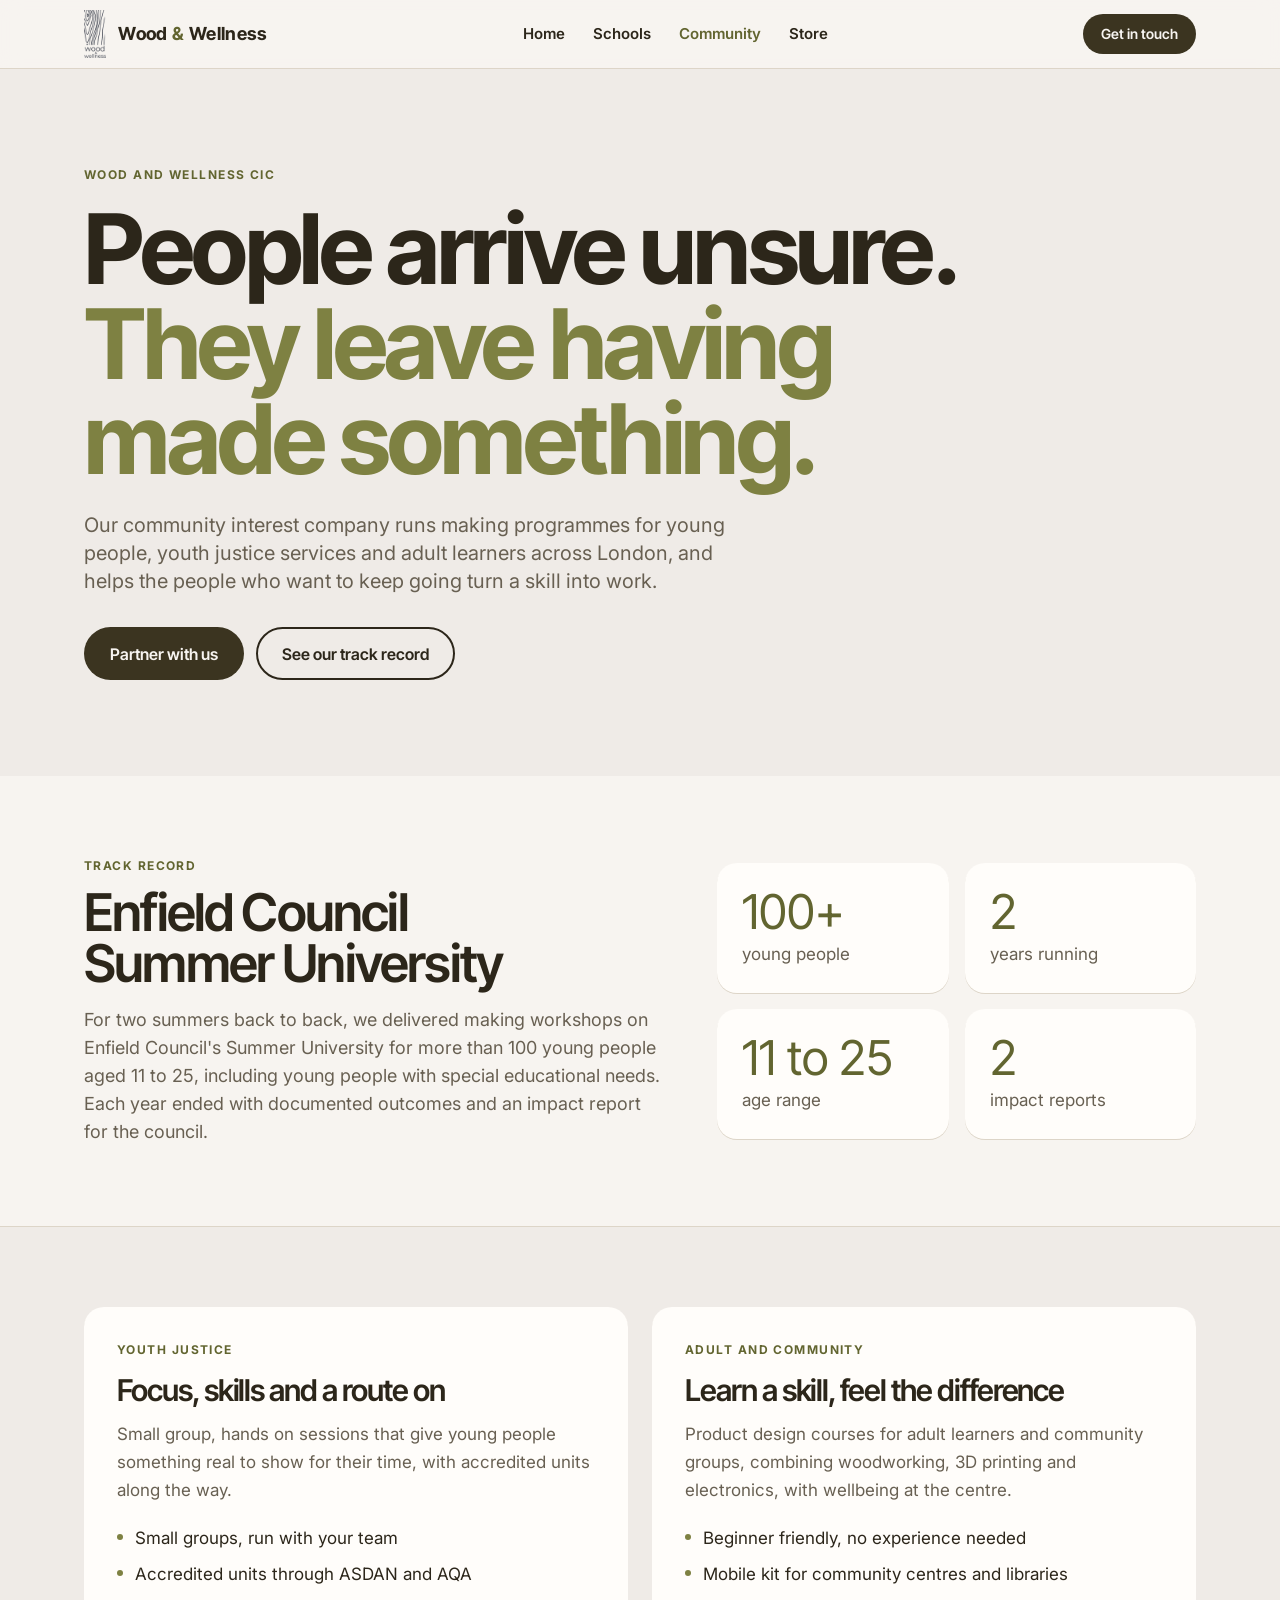
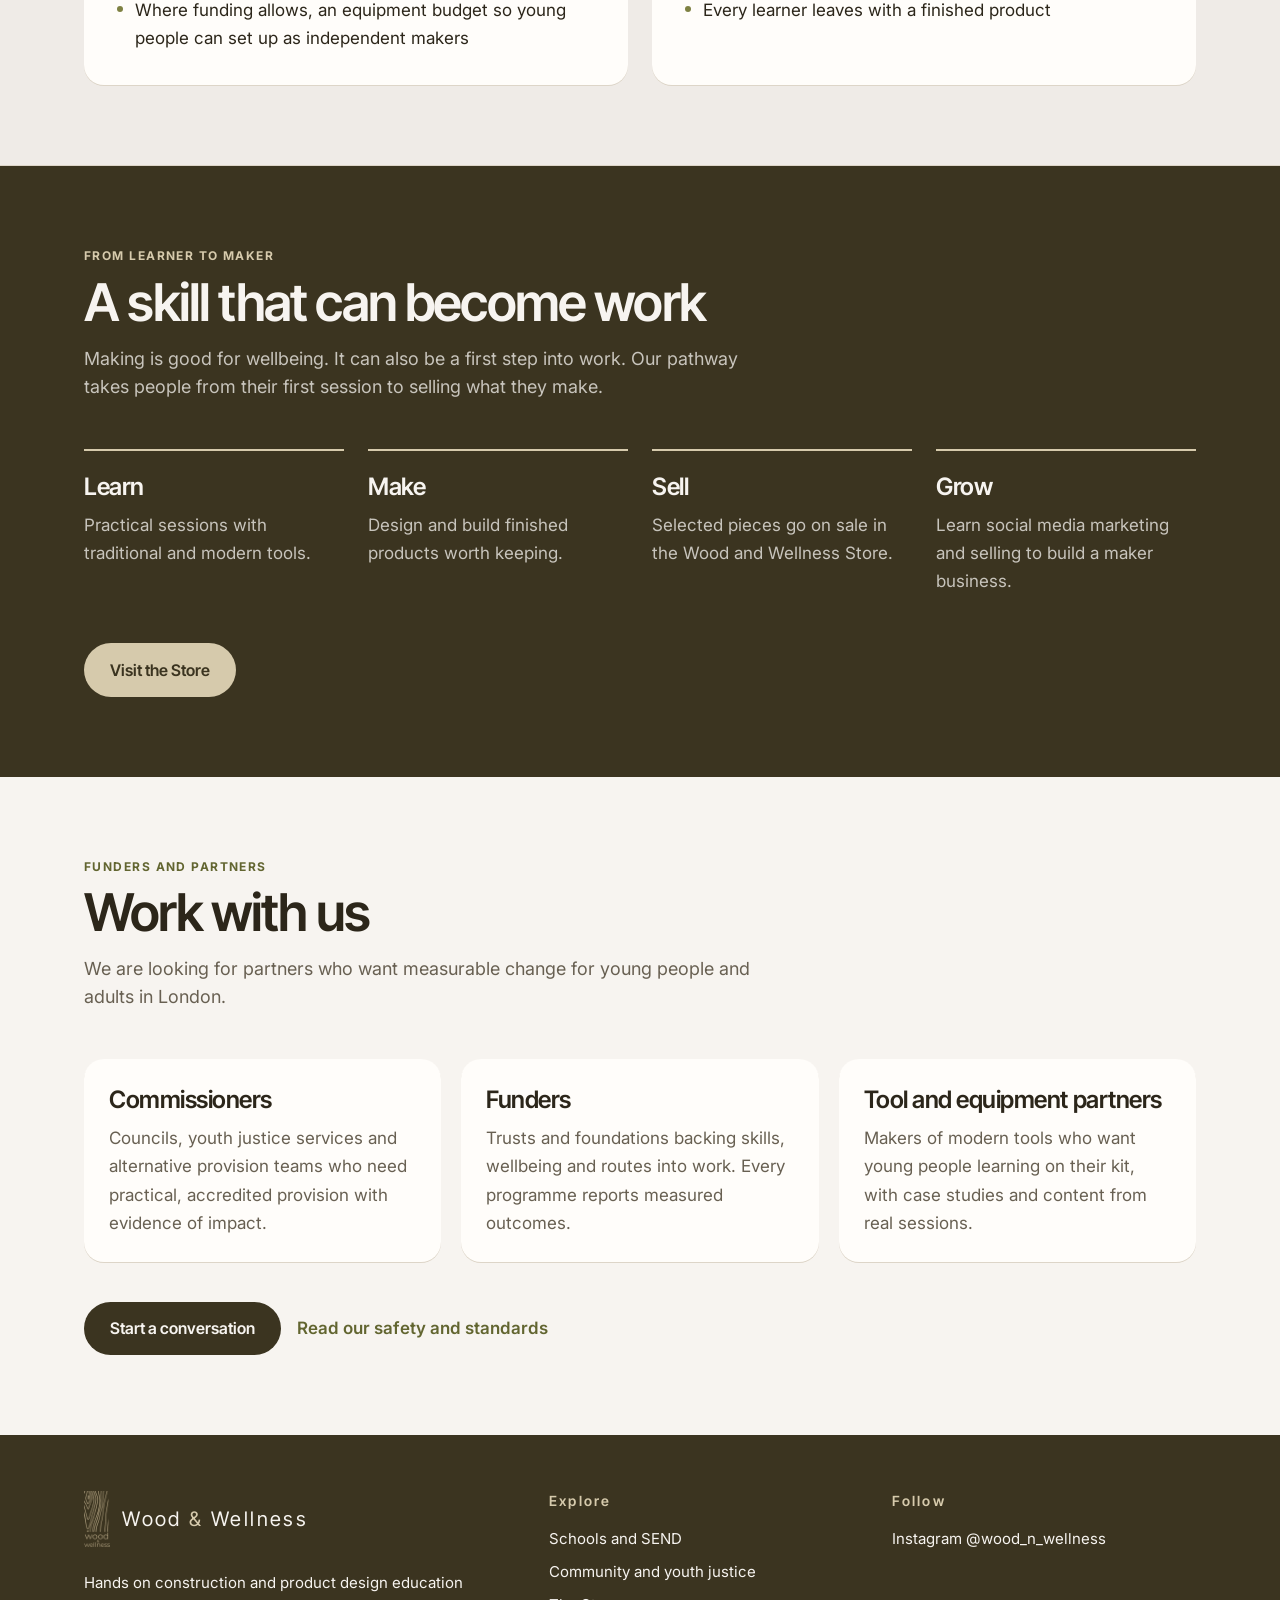
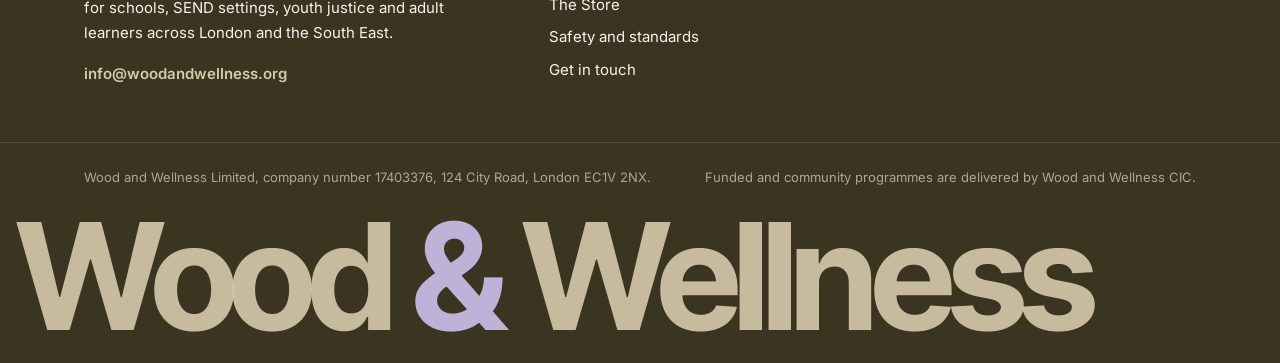
==== commit 74076796: "Noho inspired theme: warm stone, olive and bark, Inter type, light header, big type footer Co-Author" ====
--- a/community.html
+++ b/community.html
@@ -9,19 +9,21 @@
 <meta property="og:description" content="Wood and Wellness CIC runs making programmes for young people, youth justice services and adult learners across London. Partner with us or fund a programme.">
 <meta property="og:image" content="https://woodandwellness.org/assets/og.png">
 <meta property="og:type" content="website">
-<meta name="theme-color" content="#1C2230">
+<meta name="theme-color" content="#3B3420">
 <link rel="icon" href="assets/og.png">
 <link rel="preconnect" href="https://fonts.googleapis.com">
 <link rel="preconnect" href="https://fonts.gstatic.com" crossorigin>
 <link rel="stylesheet" href="https://fonts.googleapis.com/css2?family=Oswald:wght@500;600;700&family=Nunito+Sans:ital,wght@0,400;0,600;0,700;0,800;1,400&display=swap">
 <link rel="stylesheet" href="assets/css/site.css">
+<link rel="stylesheet" href="https://fonts.googleapis.com/css2?family=Inter:wght@400;500;600;700&family=Inter+Tight:wght@500;600;700&display=swap">
+<link rel="stylesheet" href="assets/css/theme-noho.css">
 </head>
 <body data-page="community">
 <a href="#main" class="sr-only focus:not-sr-only focus:fixed focus:left-4 focus:top-4 focus:z-50 focus:rounded focus:bg-tan focus:px-4 focus:py-2 focus:text-navy">Skip to content</a>
 <header class="sticky top-0 z-40 border-b border-white/10 bg-navy text-cream">
   <nav class="wrap flex flex-wrap items-center justify-between gap-x-6 py-2.5" aria-label="Main">
     <a href="index.html" class="flex items-center gap-3" aria-label="Wood and Wellness home">
-      <img src="assets/logo_tan.png" alt="" width="112" height="240" class="h-12 w-auto">
+      <img src="assets/logo_navy.png" alt="" width="112" height="240" class="h-12 w-auto">
       <span class="font-display text-lg uppercase tracking-[.12em] text-cream">Wood <span class="text-tan-light">&amp;</span> Wellness</span>
     </a>
     <div class="flex items-center gap-2 md:order-3">
@@ -178,6 +180,7 @@
       <p>Funded and community programmes are delivered by Wood and Wellness CIC.</p>
     </div>
   </div>
+  <div class="footer-bigtype" aria-hidden="true">Wood <span>&amp;</span> Wellness</div>
 </footer>
 <script src="assets/js/preline-collapse.js"></script>
 <script src="assets/js/preline-accordion.js"></script>
--- a/assets/css/theme-noho.css
+++ b/assets/css/theme-noho.css
@@ -0,0 +1,117 @@
+/* Noho inspired theme: warm stone, olive and bark, big calm sans serif type.
+   Loaded after site.css so it overrides the navy and tan look. Remove this file
+   and its <link> tags to return to the original theme. */
+
+:root {
+  --cream: 247 244 240;   /* page background, warm stone */
+  --paper: 239 235 231;   /* alternate band, #EFEBE7 */
+  --ink: 44 38 26;        /* text, deep bark */
+  --muted: 104 96 82;
+  --line: 221 213 200;
+  --card: 255 253 250;
+  --bark: 59 52 32;       /* dark sections */
+  --bark-2: 74 66 41;
+  --olive: 126 129 66;    /* #7E8142 */
+  --olive-deep: 98 101 48;
+  --sand: 214 202 172;    /* accents on dark */
+  --lilac: 191 178 216;   /* #BFB2D8, small highlights only */
+  color-scheme: light;
+}
+
+@media (prefers-color-scheme: dark) {
+  :root:not([data-theme="light"]) {
+    --cream: 30 27 20; --paper: 38 34 25; --ink: 240 234 222; --muted: 184 176 160;
+    --line: 62 56 42; --card: 44 40 30; color-scheme: dark;
+  }
+}
+:root[data-theme="dark"] {
+  --cream: 30 27 20; --paper: 38 34 25; --ink: 240 234 222; --muted: 184 176 160;
+  --line: 62 56 42; --card: 44 40 30; color-scheme: dark;
+}
+:root:not([data-theme="dark"]) { }
+@media (prefers-color-scheme: light) {
+  :root:not([data-theme="dark"]) {
+    --cream: 247 244 240; --paper: 239 235 231; --ink: 44 38 26; --muted: 104 96 82;
+    --line: 221 213 200; --card: 255 253 250; color-scheme: light;
+  }
+}
+
+body { font-family: "Inter", system-ui, -apple-system, "Segoe UI", Arial, sans-serif; font-size: 17px; }
+
+/* Typography: big, calm, sentence case */
+h1, h2, h3, .font-display, .btn-tan, .btn-navy, .btn-ghost, .btn {
+  font-family: "Inter Tight", "Inter", system-ui, sans-serif;
+  text-transform: none;
+}
+h1, h2 { font-weight: 600; letter-spacing: -0.035em; line-height: 0.98; }
+h3, h4 { font-weight: 600; letter-spacing: -0.02em; text-transform: none; }
+h4.font-display { text-transform: none; }
+.uppercase { text-transform: none; }
+.eyebrow { color: rgb(var(--olive-deep)); letter-spacing: .12em; font-size: 12px; }
+.on-navy .eyebrow { color: rgb(var(--sand)); }
+
+/* Dark bands become bark brown */
+.bg-navy { background-color: rgb(var(--bark)); }
+.bg-navy-2 { background-color: rgb(var(--bark-2)); }
+.on-navy, .bg-navy.text-cream, footer.bg-navy { color: rgb(247 244 240); }
+.bg-navy .text-cream, .bg-navy.text-cream, header.bg-navy .text-cream { color: rgb(247 244 240); }
+.text-cream\/60 { color: rgb(247 244 240 / .6); }
+.text-cream\/75 { color: rgb(247 244 240 / .75); }
+.text-cream\/80 { color: rgb(247 244 240 / .8); }
+.text-cream\/85 { color: rgb(247 244 240 / .85); }
+.text-cream\/90 { color: rgb(247 244 240 / .9); }
+.grain { background-image: none; }
+
+/* Accents: olive on light, sand on dark */
+.text-tan-deep { color: rgb(var(--olive-deep)); }
+.text-tan-light { color: rgb(var(--sand)); }
+.bg-tan { background-color: rgb(var(--olive)); }
+.bg-tan-light { background-color: rgb(var(--sand)); }
+.border-tan { border-color: rgb(var(--olive)); }
+.on-navy .border-tan, .bg-navy .border-tan { border-color: rgb(var(--sand)); }
+.border-tan\/40 { border-color: rgb(var(--sand) / .4); }
+.border-tan-light\/50 { border-color: rgb(var(--sand) / .5); }
+.hover\:text-tan-light:hover { color: rgb(var(--sand)); }
+.hover\:border-tan:hover { border-color: rgb(var(--olive)); }
+.group:hover .group-hover\:text-tan { color: rgb(var(--olive)); }
+
+/* Buttons: soft pill shapes */
+.btn-tan, .btn-navy, .btn-ghost, .btn { border-radius: 999px; letter-spacing: 0; font-weight: 600; padding: .8rem 1.5rem; }
+.btn-tan { background-color: rgb(var(--sand)); color: rgb(var(--bark)); }
+.btn-tan:hover { background-color: rgb(247 244 240); }
+main section:not(.on-navy):not(.bg-navy) .btn-tan { background-color: rgb(var(--olive)); color: #fff; }
+.btn-navy { background-color: rgb(var(--bark)); color: rgb(247 244 240); }
+.btn-navy:hover { background-color: rgb(var(--olive-deep)); }
+
+/* Cards: softer, rounder, no hard borders */
+.card { border-radius: 1.25rem; border-color: transparent; background-color: rgb(var(--card)); box-shadow: 0 1px 0 rgb(var(--line)); }
+.rounded-xl { border-radius: 1.25rem; }
+.rounded-2xl { border-radius: 1.75rem; }
+
+/* Header: light and quiet, like Noho */
+header.bg-navy { background-color: rgb(var(--cream) / .92); backdrop-filter: blur(10px); border-color: rgb(var(--line)); }
+header.bg-navy, header.bg-navy .text-cream, header.bg-navy .text-cream\/80, header.bg-navy .text-cream\/90 { color: rgb(var(--ink)); }
+header.bg-navy .text-tan-light { color: rgb(var(--olive-deep)); }
+header.bg-navy .border-white\/20 { border-color: rgb(var(--line)); }
+header.bg-navy .hover\:bg-white\/5:hover, header.bg-navy .bg-white\/10 { background-color: rgb(var(--paper)); }
+header.bg-navy .btn-tan { background-color: rgb(var(--bark)); color: rgb(247 244 240); }
+header .font-display.uppercase { letter-spacing: .02em; font-weight: 700; }
+
+/* Hero: lighter, warmer */
+main > section:first-child.bg-navy { background-color: rgb(var(--paper)); color: rgb(var(--ink)); }
+main > section:first-child.bg-navy .text-cream,
+main > section:first-child.bg-navy .text-cream\/80 { color: rgb(var(--ink)); }
+main > section:first-child.bg-navy .text-cream\/80 { color: rgb(var(--muted)); }
+main > section:first-child.bg-navy .text-tan-light { color: rgb(var(--olive)); }
+main > section:first-child.bg-navy .eyebrow { color: rgb(var(--olive-deep)); }
+main > section:first-child .btn-tan { background-color: rgb(var(--bark)); color: rgb(247 244 240); }
+main > section:first-child .btn-ghost { color: rgb(var(--ink)); }
+main > section:first-child h1 { font-size: clamp(46px, 7.6vw, 104px); }
+
+/* Big type footer */
+.footer-bigtype {
+  font-family: "Inter Tight", "Inter", sans-serif; font-weight: 700; letter-spacing: -0.05em;
+  line-height: .85; font-size: clamp(44px, 11.6vw, 150px); color: rgb(var(--sand) / .9);
+  white-space: nowrap; overflow: hidden; padding: 0 1rem 1.5rem;
+}
+.footer-bigtype span { color: rgb(var(--lilac)); }
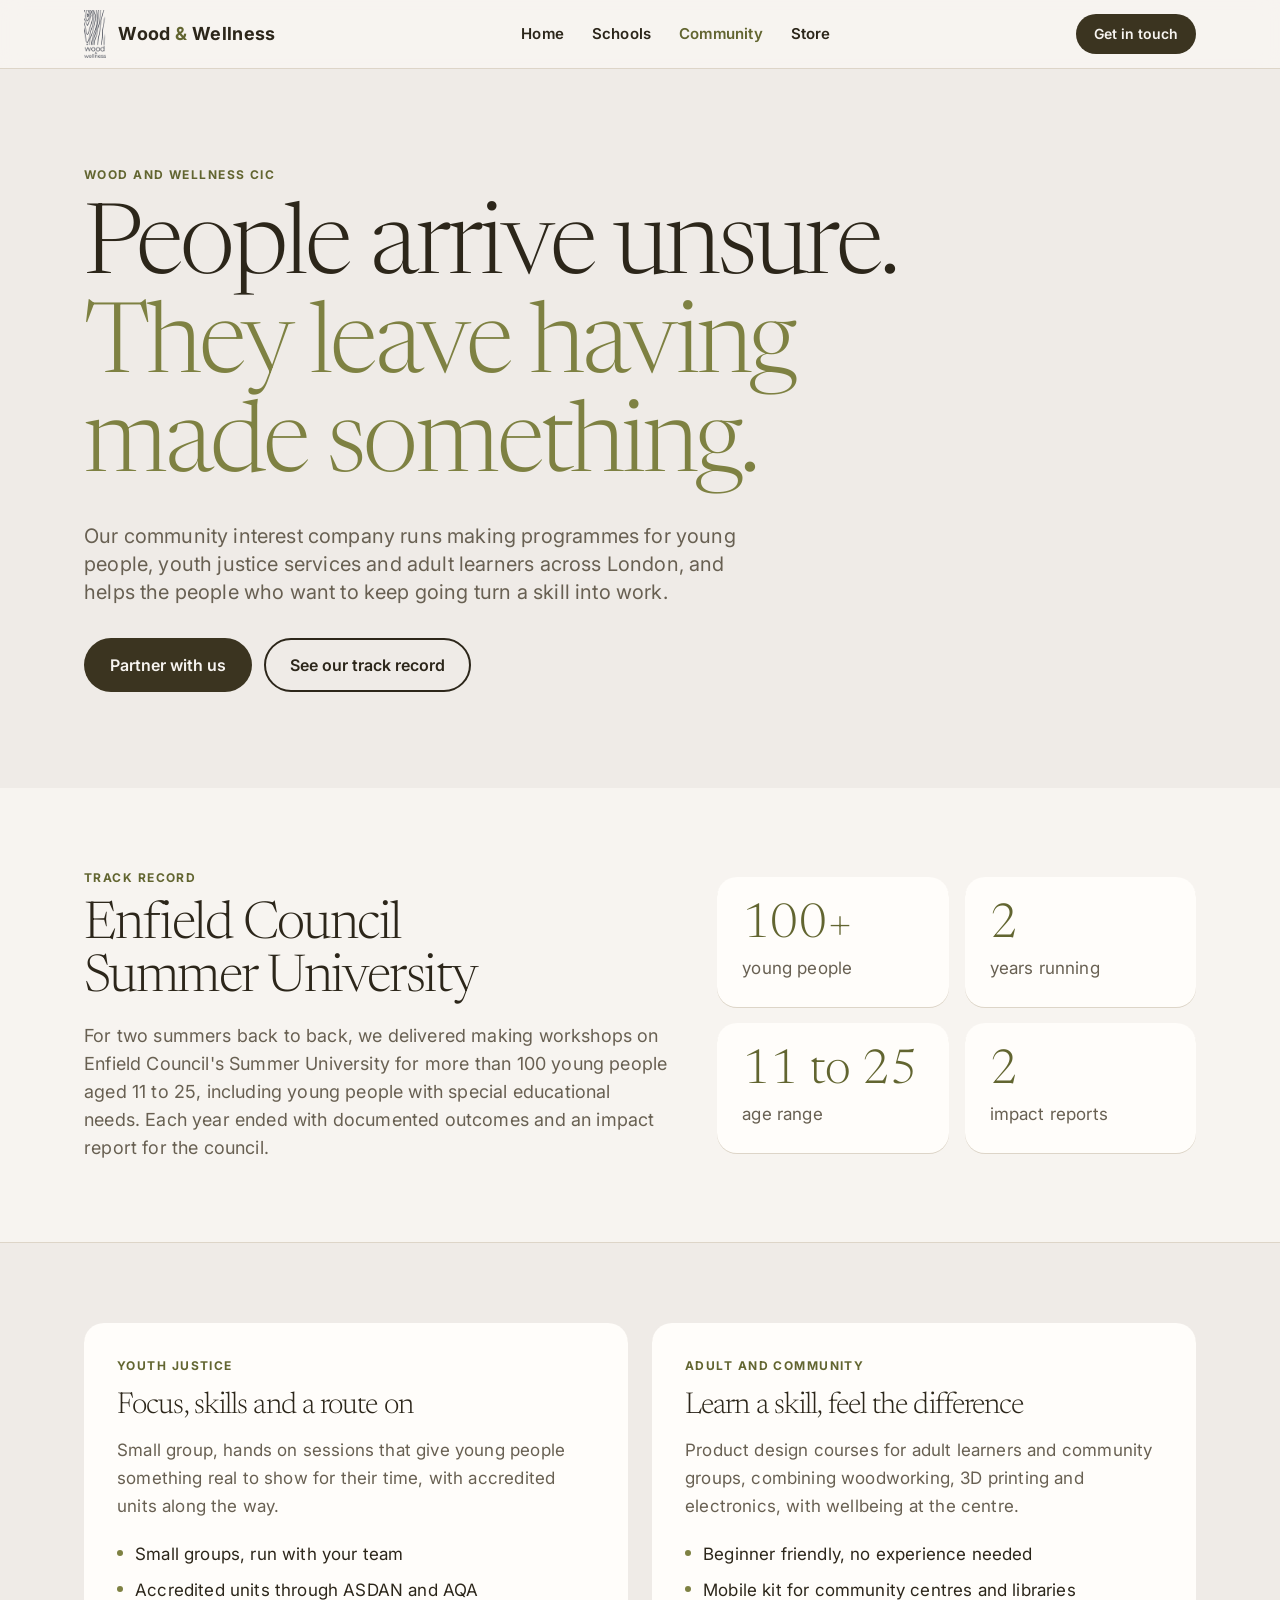
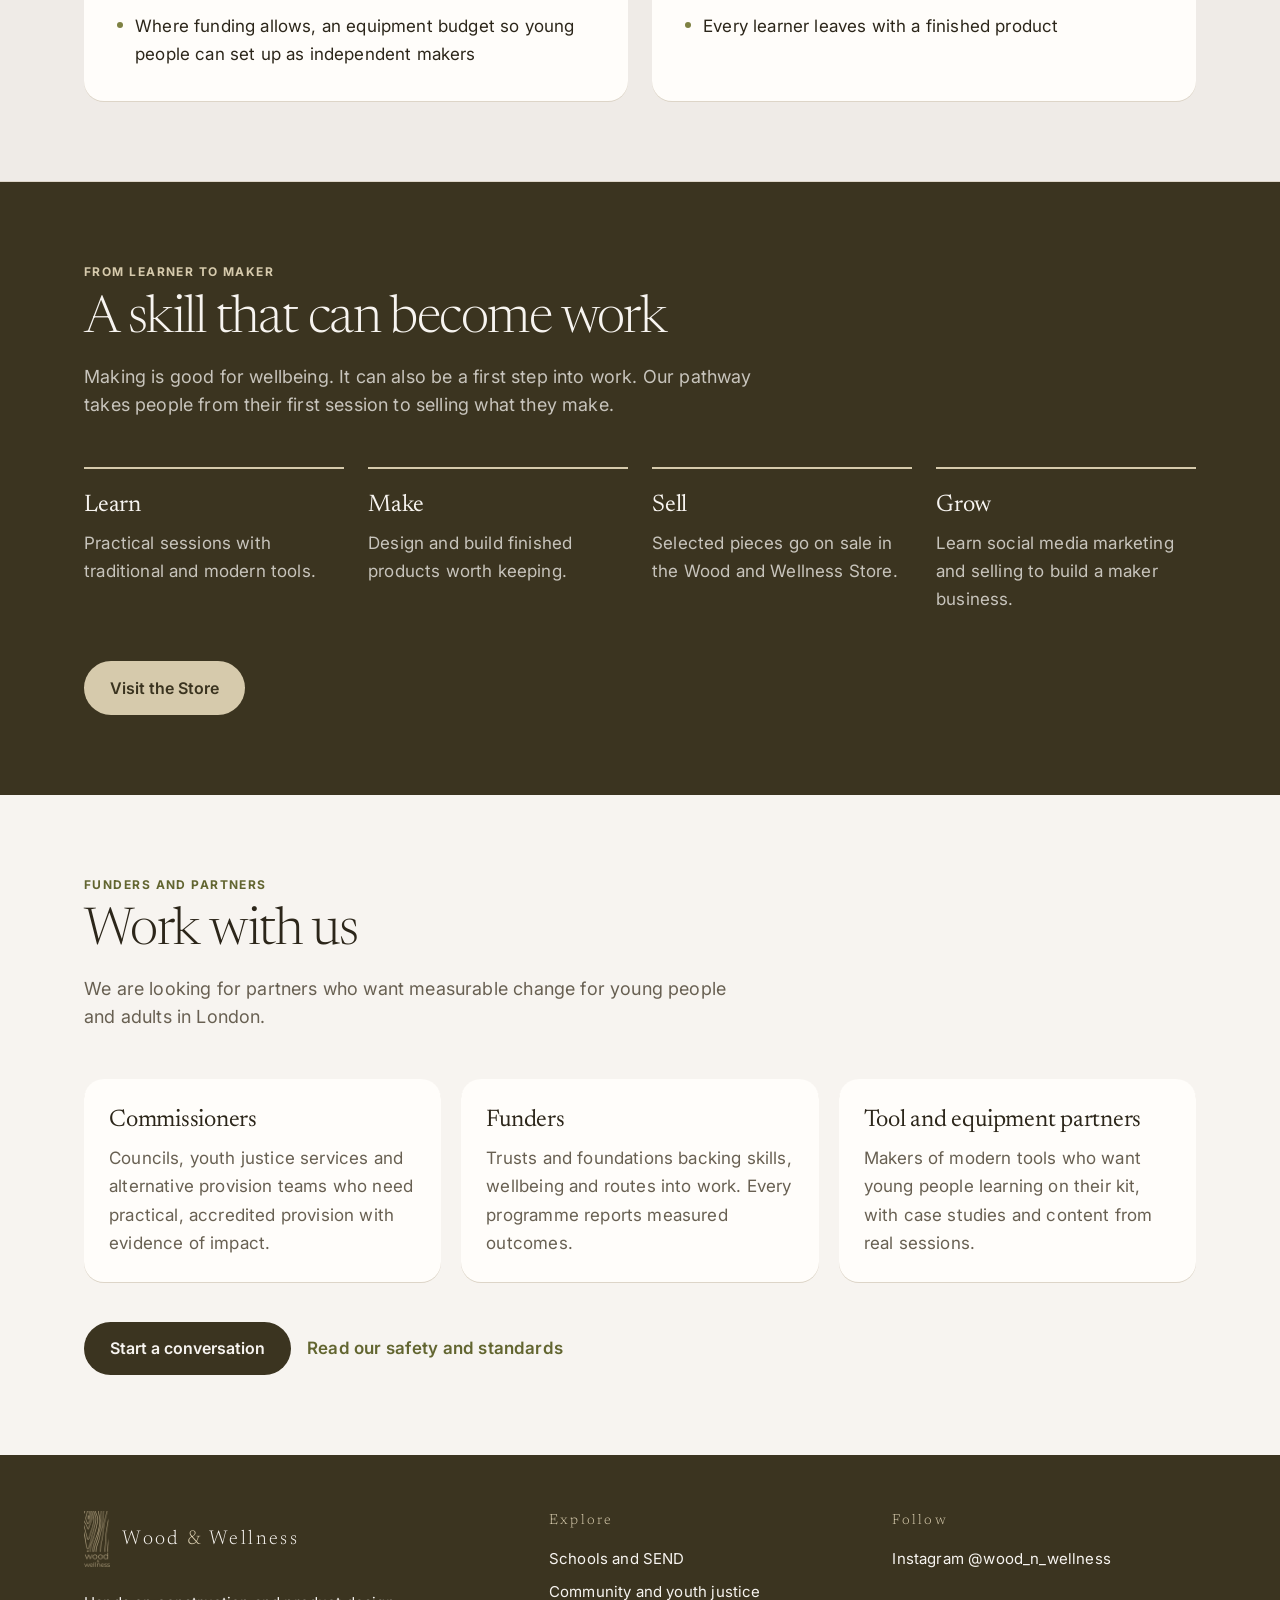
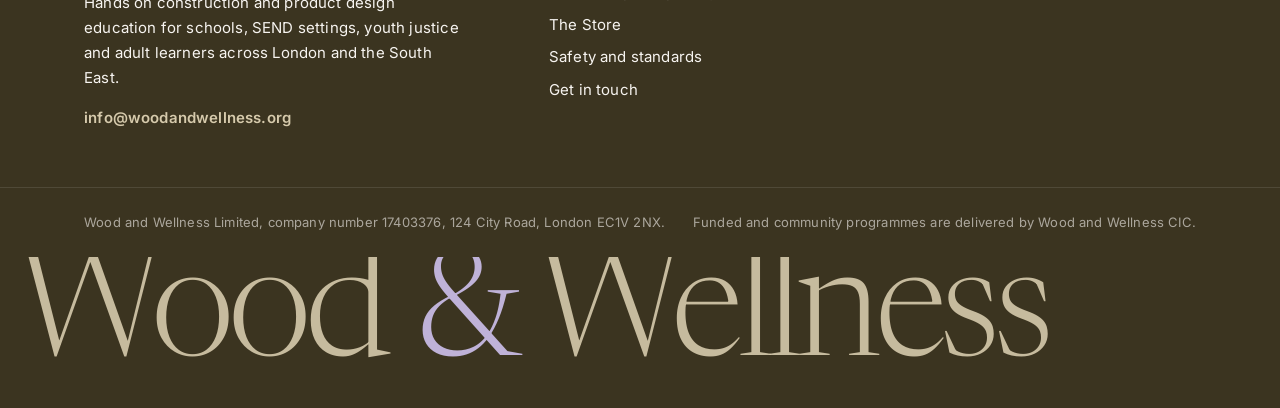
==== commit b6fbec4b: "Typography in the ElevenLabs style: Newsreader Light headlines, Inter body and buttons Co-Authored-B" ====
--- a/community.html
+++ b/community.html
@@ -15,7 +15,7 @@
 <link rel="preconnect" href="https://fonts.gstatic.com" crossorigin>
 <link rel="stylesheet" href="https://fonts.googleapis.com/css2?family=Oswald:wght@500;600;700&family=Nunito+Sans:ital,wght@0,400;0,600;0,700;0,800;1,400&display=swap">
 <link rel="stylesheet" href="assets/css/site.css">
-<link rel="stylesheet" href="https://fonts.googleapis.com/css2?family=Inter:wght@400;500;600;700&family=Inter+Tight:wght@500;600;700&display=swap">
+<link rel="stylesheet" href="https://fonts.googleapis.com/css2?family=Inter:wght@400;500;600;700&family=Newsreader:opsz,wght@6..72,300;6..72,400;6..72,500&display=swap">
 <link rel="stylesheet" href="assets/css/theme-noho.css">
 </head>
 <body data-page="community">
--- a/assets/css/theme-noho.css
+++ b/assets/css/theme-noho.css
@@ -38,13 +38,18 @@
 
 body { font-family: "Inter", system-ui, -apple-system, "Segoe UI", Arial, sans-serif; font-size: 17px; }
 
-/* Typography: big, calm, sentence case */
-h1, h2, h3, .font-display, .btn-tan, .btn-navy, .btn-ghost, .btn {
-  font-family: "Inter Tight", "Inter", system-ui, sans-serif;
-  text-transform: none;
+/* Typography, ElevenLabs style: light serif headlines (Newsreader as a free
+   stand in for Waldenburg Light), Inter for body, menus and buttons */
+h1, h2, h3, h4, .font-display {
+  font-family: "Newsreader", "Times New Roman", Georgia, serif;
+  font-weight: 300; text-transform: none;
 }
-h1, h2 { font-weight: 600; letter-spacing: -0.035em; line-height: 0.98; }
-h3, h4 { font-weight: 600; letter-spacing: -0.02em; text-transform: none; }
+.btn-tan, .btn-navy, .btn-ghost, .btn, header .font-display {
+  font-family: "Inter", system-ui, sans-serif; text-transform: none;
+}
+body { letter-spacing: .01em; }
+h1, h2 { font-weight: 300; letter-spacing: -0.03em; line-height: 1.02; }
+h3, h4 { font-weight: 400; letter-spacing: -0.01em; text-transform: none; }
 h4.font-display { text-transform: none; }
 .uppercase { text-transform: none; }
 .eyebrow { color: rgb(var(--olive-deep)); letter-spacing: .12em; font-size: 12px; }
@@ -110,8 +115,10 @@
 
 /* Big type footer */
 .footer-bigtype {
-  font-family: "Inter Tight", "Inter", sans-serif; font-weight: 700; letter-spacing: -0.05em;
+  font-family: "Newsreader", Georgia, serif; font-weight: 300; letter-spacing: -0.04em;
   line-height: .85; font-size: clamp(44px, 11.6vw, 150px); color: rgb(var(--sand) / .9);
   white-space: nowrap; overflow: hidden; padding: 0 1rem 1.5rem;
 }
 .footer-bigtype span { color: rgb(var(--lilac)); }
+
+h1.font-bold, h2.font-bold, h1 .font-bold { font-weight: 300; }
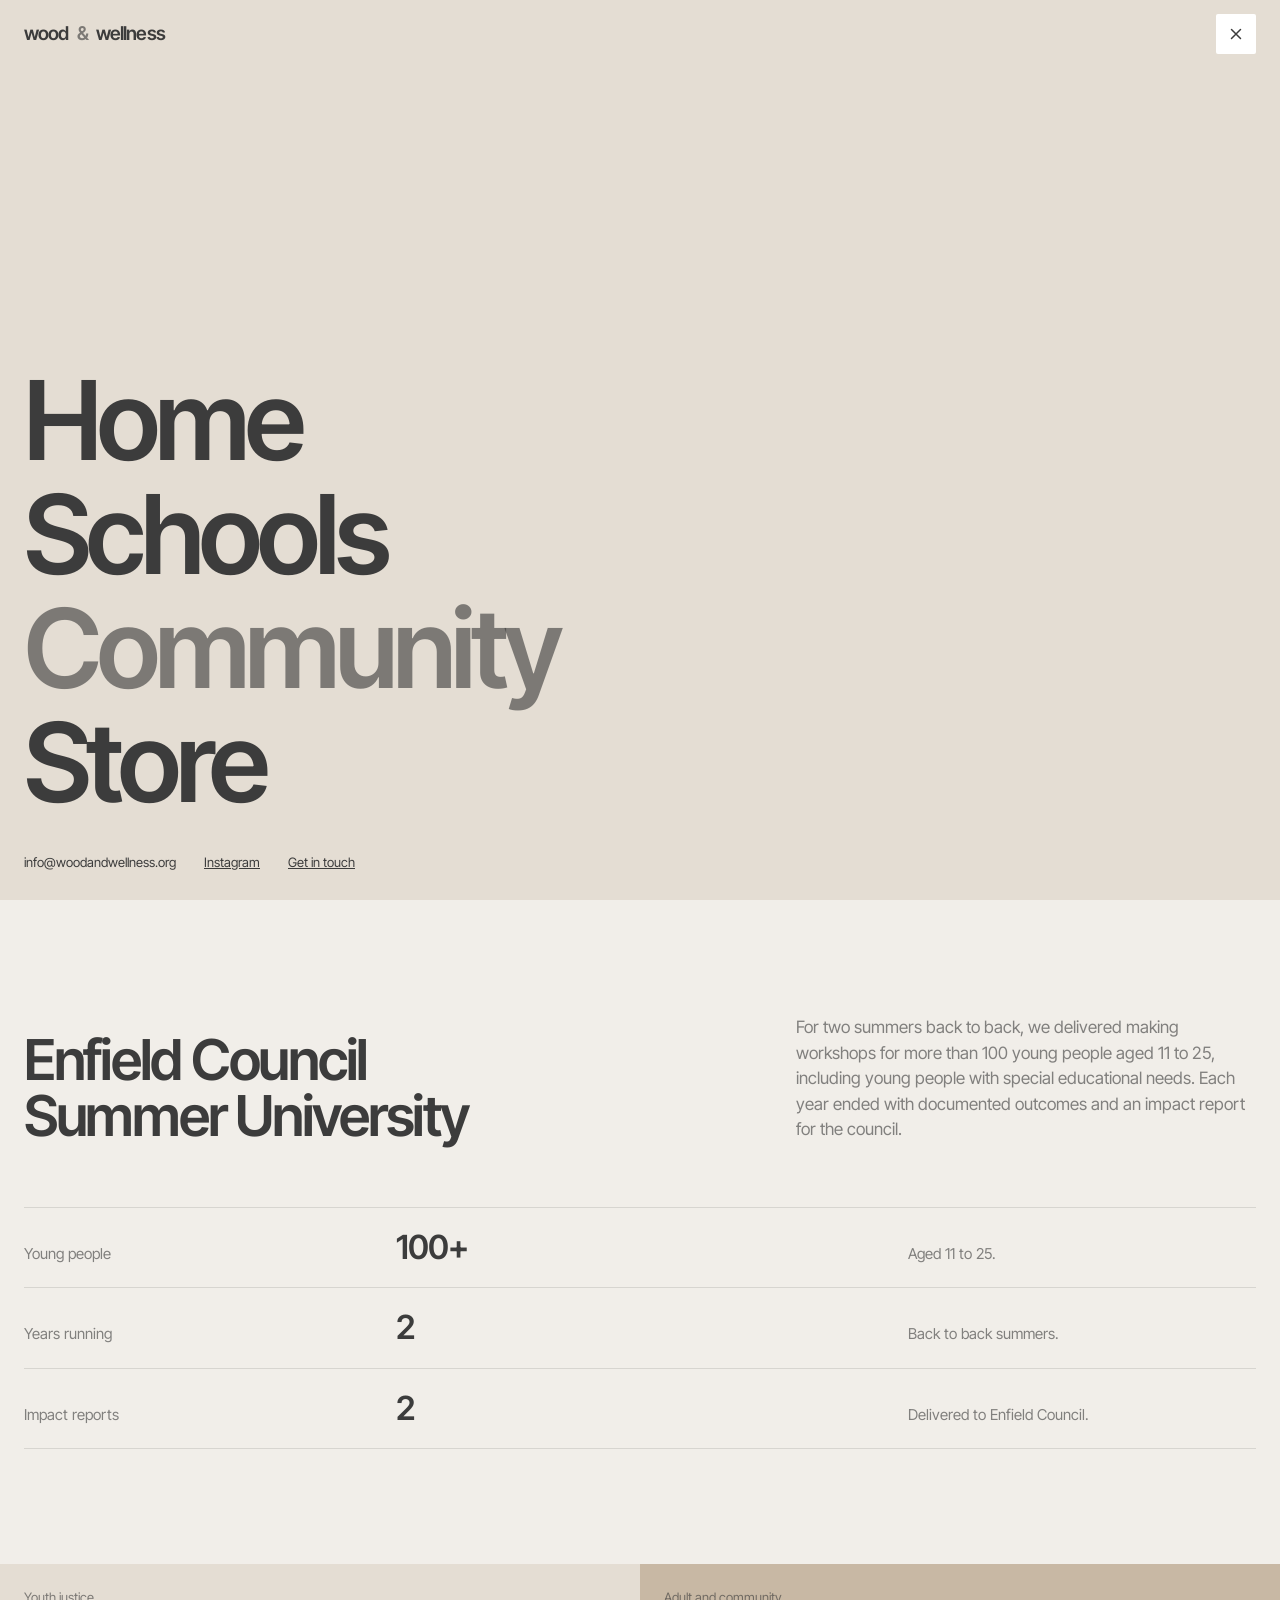
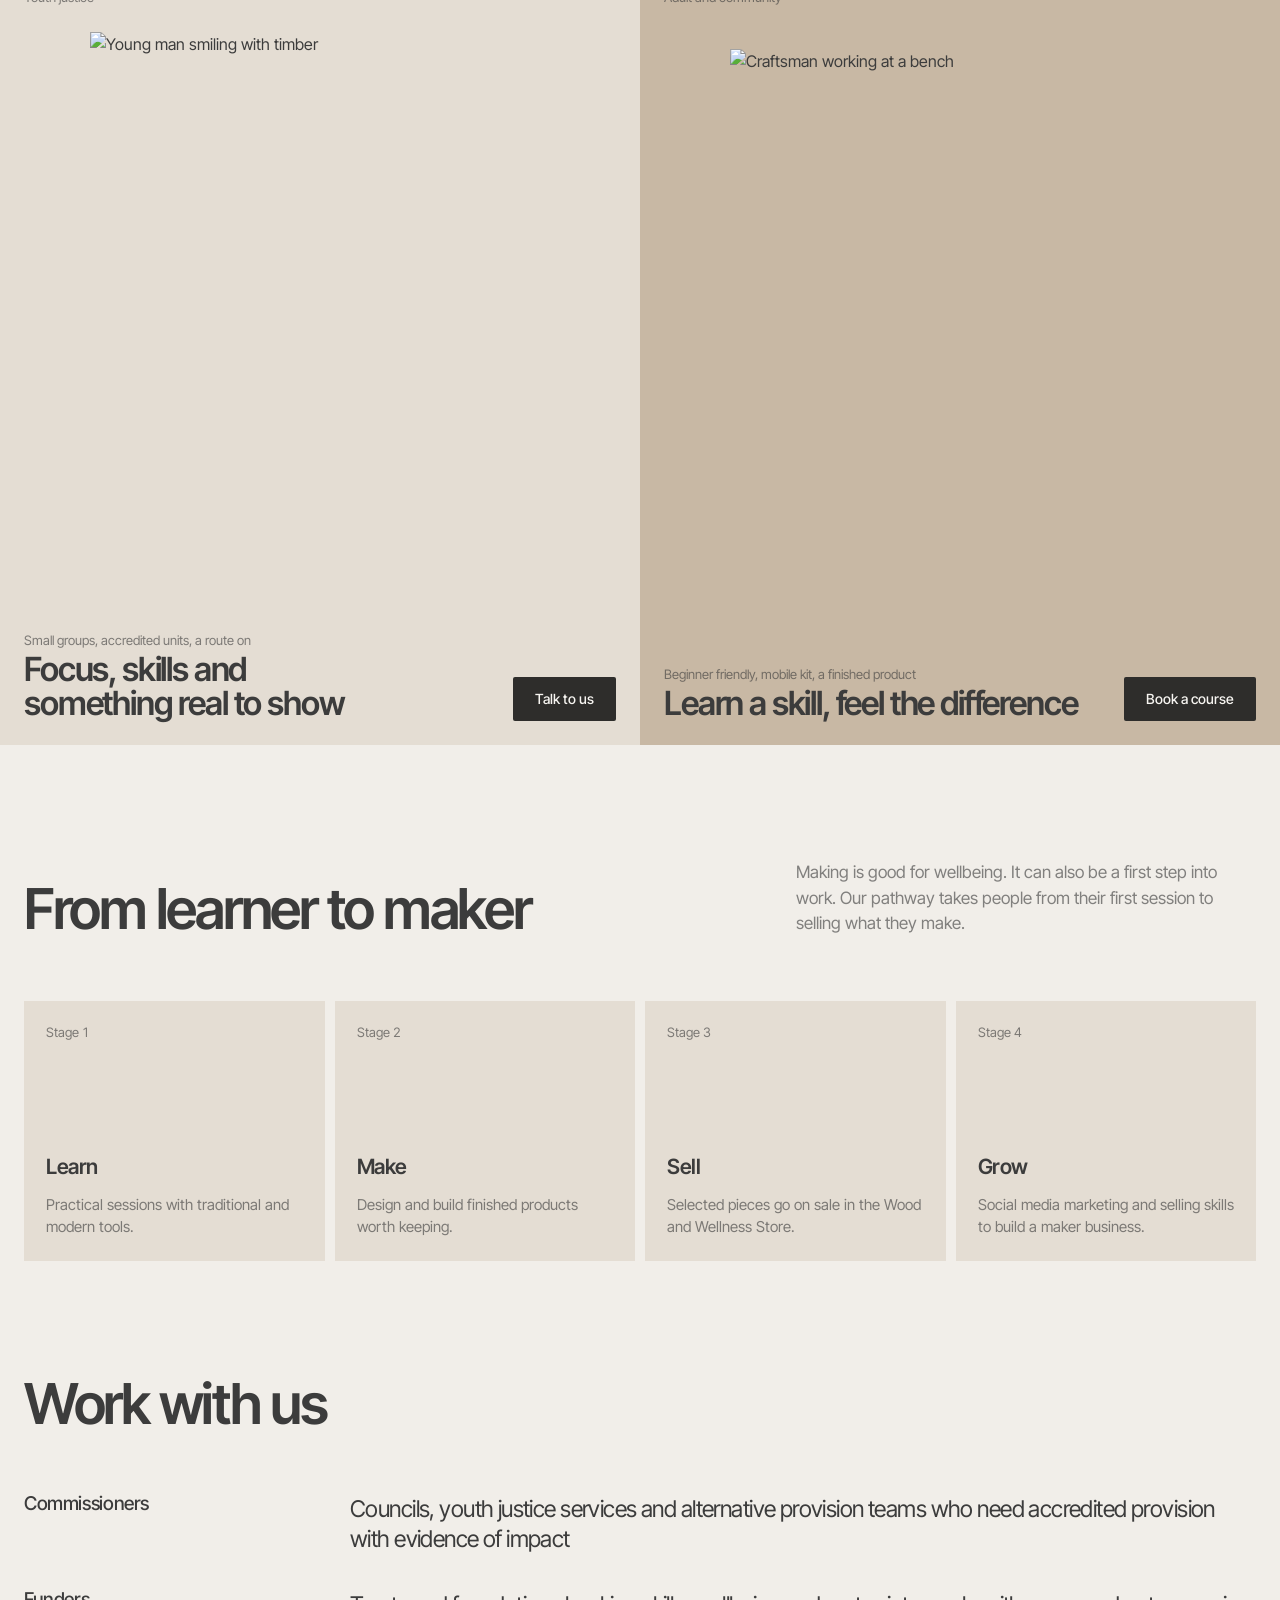
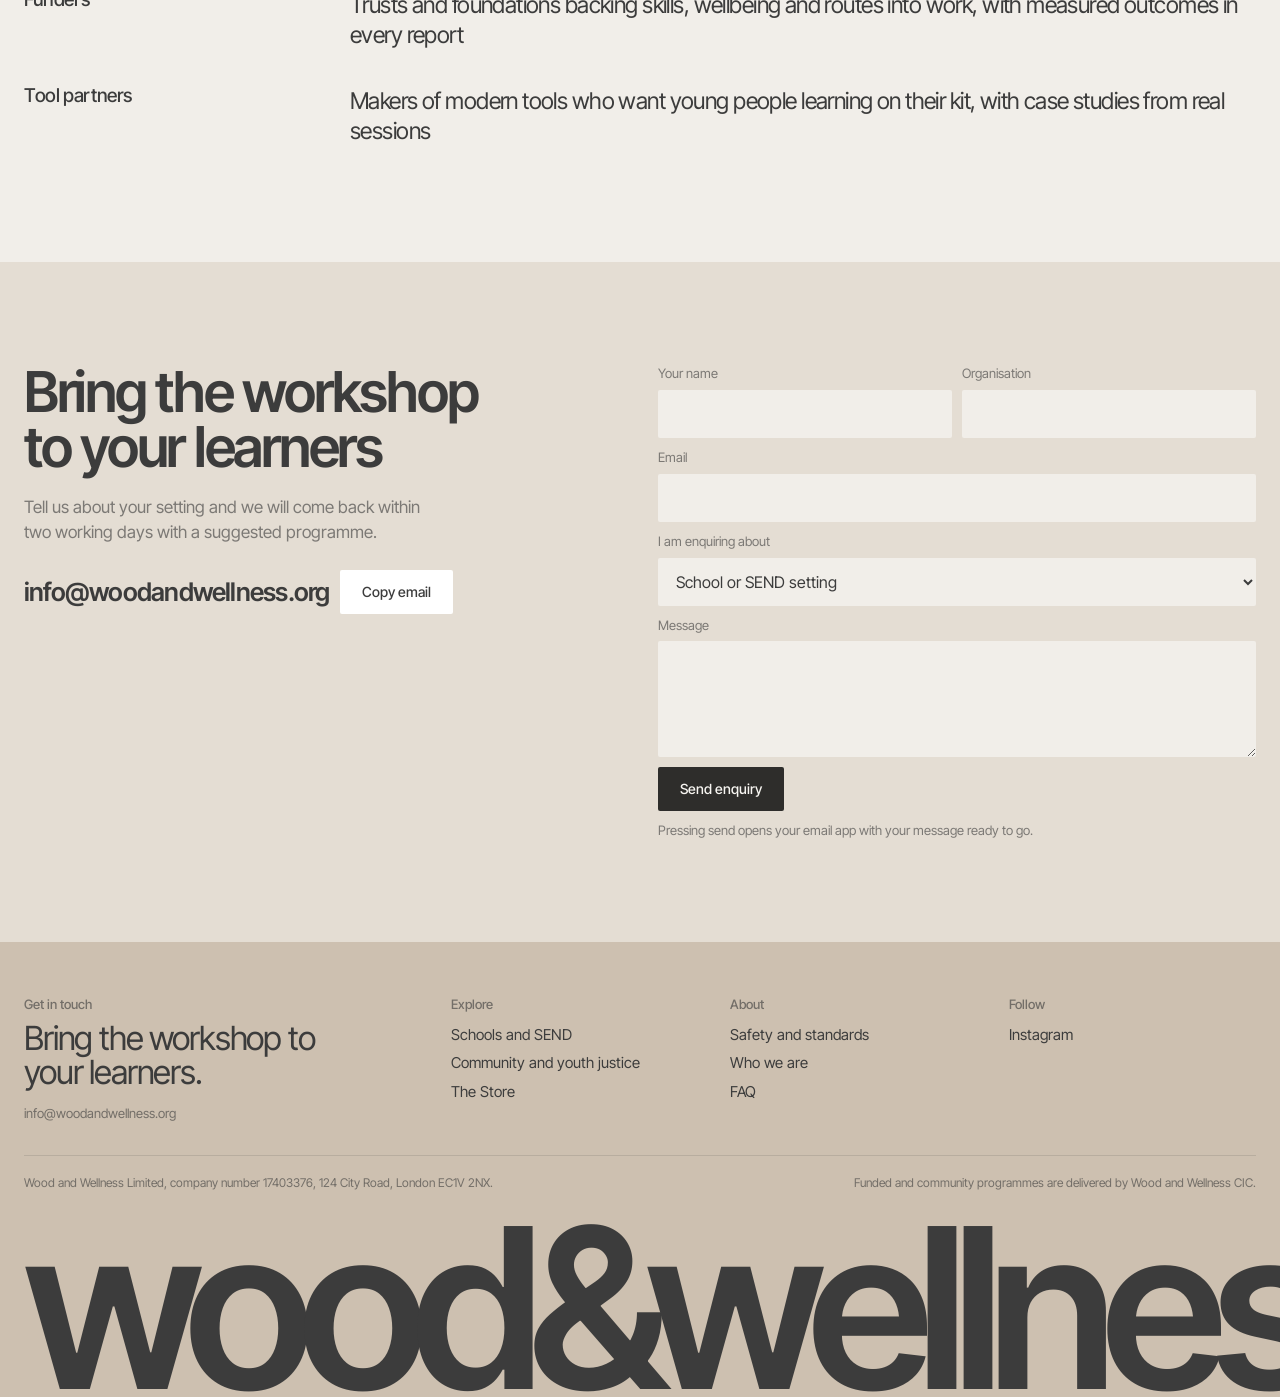
==== commit 47983f16: "Rebuild pages on the Noho layout system: Switzer type, sand panels, split hero mosaic, stock photos " ====
--- a/community.html
+++ b/community.html
@@ -3,196 +3,155 @@
 <head>
 <meta charset="utf-8">
 <meta name="viewport" content="width=device-width,initial-scale=1,viewport-fit=cover">
-<title>Community and youth justice | Wood and Wellness CIC</title>
-<meta name="description" content="Wood and Wellness CIC runs making programmes for young people, youth justice services and adult learners across London. Partner with us or fund a programme.">
-<meta property="og:title" content="Community and youth justice | Wood and Wellness CIC">
-<meta property="og:description" content="Wood and Wellness CIC runs making programmes for young people, youth justice services and adult learners across London. Partner with us or fund a programme.">
+<meta name="claude:viewport-fit-sides" content="cover">
+<title>Community and youth justice | Wood and Wellness</title>
+<meta name="description" content="Wood and Wellness CIC runs making programmes for young people, youth justice services and adult learners across London.">
+<meta property="og:title" content="Community and youth justice | Wood and Wellness">
+<meta property="og:description" content="Wood and Wellness CIC runs making programmes for young people, youth justice services and adult learners across London.">
 <meta property="og:image" content="https://woodandwellness.org/assets/og.png">
 <meta property="og:type" content="website">
-<meta name="theme-color" content="#3B3420">
+<meta name="theme-color" content="#F1EEE9">
 <link rel="icon" href="assets/og.png">
-<link rel="preconnect" href="https://fonts.googleapis.com">
-<link rel="preconnect" href="https://fonts.gstatic.com" crossorigin>
-<link rel="stylesheet" href="https://fonts.googleapis.com/css2?family=Oswald:wght@500;600;700&family=Nunito+Sans:ital,wght@0,400;0,600;0,700;0,800;1,400&display=swap">
-<link rel="stylesheet" href="assets/css/site.css">
-<link rel="stylesheet" href="https://fonts.googleapis.com/css2?family=Inter:wght@400;500;600;700&family=Newsreader:opsz,wght@6..72,300;6..72,400;6..72,500&display=swap">
-<link rel="stylesheet" href="assets/css/theme-noho.css">
+<link rel="preconnect" href="https://api.fontshare.com">
+<link rel="stylesheet" href="https://api.fontshare.com/v2/css?f[]=switzer@400,500,600&display=swap">
+<link rel="stylesheet" href="https://fonts.googleapis.com/css2?family=Inter+Tight:wght@400;500;600&display=swap">
+<link rel="stylesheet" href="assets/css/noho.css">
 </head>
 <body data-page="community">
-<a href="#main" class="sr-only focus:not-sr-only focus:fixed focus:left-4 focus:top-4 focus:z-50 focus:rounded focus:bg-tan focus:px-4 focus:py-2 focus:text-navy">Skip to content</a>
-<header class="sticky top-0 z-40 border-b border-white/10 bg-navy text-cream">
-  <nav class="wrap flex flex-wrap items-center justify-between gap-x-6 py-2.5" aria-label="Main">
-    <a href="index.html" class="flex items-center gap-3" aria-label="Wood and Wellness home">
-      <img src="assets/logo_navy.png" alt="" width="112" height="240" class="h-12 w-auto">
-      <span class="font-display text-lg uppercase tracking-[.12em] text-cream">Wood <span class="text-tan-light">&amp;</span> Wellness</span>
-    </a>
-    <div class="flex items-center gap-2 md:order-3">
-      <a href="index.html#contact" class="btn-tan hidden !px-4 !py-2 text-sm sm:inline-flex">Get in touch</a>
-      <button type="button" class="hs-collapse-toggle inline-flex size-11 items-center justify-center rounded-md border border-white/20 md:hidden" id="nav-toggle" aria-expanded="false" aria-controls="nav-mobile" aria-label="Open menu" data-hs-collapse="#nav-mobile">
-        <svg class="hs-collapse-open:hidden size-5" viewBox="0 0 24 24" fill="none" stroke="currentColor" stroke-width="2" stroke-linecap="round" aria-hidden="true"><path d="M4 7h16M4 12h16M4 17h16"/></svg>
-        <svg class="hs-collapse-open:block hidden size-5" viewBox="0 0 24 24" fill="none" stroke="currentColor" stroke-width="2" stroke-linecap="round" aria-hidden="true"><path d="M6 6l12 12M18 6L6 18"/></svg>
-      </button>
-    </div>
-    <div class="hidden items-center gap-1 md:order-2 md:flex">
-<a class="rounded-md px-3 py-2 text-[15px] font-semibold transition text-cream/80 hover:text-tan-light" href="index.html">Home</a>
-<a class="rounded-md px-3 py-2 text-[15px] font-semibold transition text-cream/80 hover:text-tan-light" href="schools.html">Schools</a>
-<a class="rounded-md px-3 py-2 text-[15px] font-semibold transition text-tan-light" href="community.html" aria-current="page">Community</a>
-<a class="rounded-md px-3 py-2 text-[15px] font-semibold transition text-cream/80 hover:text-tan-light" href="store.html">Store</a>
-    </div>
-    <div id="nav-mobile" class="hs-collapse hidden w-full overflow-hidden transition-[height] duration-300 md:hidden" aria-labelledby="nav-toggle">
-      <div class="flex flex-col gap-1 pb-4 pt-2">
-<a class="block rounded-md px-3 py-3 text-lg font-semibold text-cream/90 hover:bg-white/5" href="index.html">Home</a>
-<a class="block rounded-md px-3 py-3 text-lg font-semibold text-cream/90 hover:bg-white/5" href="schools.html">Schools</a>
-<a class="block rounded-md px-3 py-3 text-lg font-semibold bg-white/10 text-tan-light" href="community.html" aria-current="page">Community</a>
-<a class="block rounded-md px-3 py-3 text-lg font-semibold text-cream/90 hover:bg-white/5" href="store.html">Store</a>
-        <a href="index.html#contact" class="btn-tan mt-2">Get in touch</a>
-      </div>
-    </div>
+<a class="sr" href="#main">Skip to content</a>
+<header class="top gut">
+  <a class="mark" href="index.html" aria-label="Wood and Wellness home"><b>wood</b><i>&amp;</i><b>wellness</b></a>
+  <button class="menu-btn" type="button" id="menu-open" aria-controls="drawer" aria-expanded="false" aria-label="Open menu">
+    <svg viewBox="0 0 24 24" fill="none" stroke="currentColor" stroke-width="2" stroke-linecap="round" aria-hidden="true"><path d="M4 7h16M4 12h16M4 17h16"/></svg>
+  </button>
+</header>
+<div class="drawer gut" id="drawer" hidden>
+  <div class="drawer-head">
+    <a class="mark" href="index.html"><b>wood</b><i>&amp;</i><b>wellness</b></a>
+    <button class="menu-btn" type="button" id="menu-close" aria-label="Close menu">
+      <svg viewBox="0 0 24 24" fill="none" stroke="currentColor" stroke-width="2" stroke-linecap="round" aria-hidden="true"><path d="M6 6l12 12M18 6L6 18"/></svg>
+    </button>
+  </div>
+  <nav aria-label="Main">
+    <a href="index.html">Home</a>
+    <a href="schools.html">Schools</a>
+    <a href="community.html" aria-current="page">Community</a>
+    <a href="store.html">Store</a>
   </nav>
-</header>
+  <div class="drawer-foot small"><span>info@woodandwellness.org</span><a href="https://www.instagram.com/wood_n_wellness/" rel="noopener">Instagram</a><a href="index.html#contact">Get in touch</a></div>
+</div>
 <main id="main">
 
-<!-- HERO -->
-<section class="on-navy relative overflow-hidden bg-navy text-cream">
-  <div class="grain pointer-events-none absolute inset-0" aria-hidden="true"></div>
-  <div class="wrap relative py-16 md:py-24">
-    <p class="eyebrow">Wood and Wellness CIC</p>
-    <h1 class="mt-4 max-w-4xl text-[clamp(40px,6.6vw,80px)] font-bold">People arrive unsure. <span class="text-tan-light">They leave having made something.</span></h1>
-    <p class="mt-6 max-w-2xl text-lg text-cream/80 md:text-xl">Our community interest company runs making programmes for young people, youth justice services and adult learners across London, and helps the people who want to keep going turn a skill into work.</p>
-    <div class="mt-8 flex flex-wrap gap-3">
-      <a href="index.html#contact" class="btn-tan">Partner with us</a>
-      <a href="#summer-university" class="btn-ghost text-cream">See our track record</a>
+<section class="hero">
+  <div class="hero-copy gut">
+    <div>
+      <h1 class="h-xl">People arrive unsure. They leave having made something.</h1>
+      <p class="lead">Our community interest company runs making programmes for young people, youth justice services and adult learners across London, and helps the people who want to keep going turn a skill into work.</p>
+      <div class="hero-actions"><a class="btn btn-dark" href="#contact">Partner with us</a><a class="btn btn-light" href="#track">Our track record</a></div>
+    </div>
+    <p class="small">Wood and Wellness CIC</p>
+  </div>
+  <div class="hero-media">
+    <div class="mosaic">
+      <div class="tile t-olive"><img src="https://images.unsplash.com/photo-1688240817677-d28b8e232dd4?auto=format&fit=crop&w=420&q=72&h=525" alt="Hands weaving a frame" loading="eager"></div>
+      <div class="tile t-mustard"><img src="https://images.unsplash.com/photo-1687422811062-a966b55cb217?auto=format&fit=crop&w=420&q=72&h=525" alt="Woodworker smiling in his shop" loading="eager"></div>
+      <div class="gap"></div><div class="gap"></div>
+      <div class="gap"></div>
+      <div class="tile t-clay"><img src="https://images.unsplash.com/photo-1754774674824-1530f7e46176?auto=format&fit=crop&w=420&q=72&h=525" alt="Woman laughing at a workbench" loading="eager"></div>
+      <div class="tile t-sky"><img src="https://images.unsplash.com/photo-1698768196149-bb0d8990ab78?auto=format&fit=crop&w=420&q=72&h=525" alt="Maker shaping wood" loading="eager"></div>
+      <div class="tile t-sage"><img src="https://images.unsplash.com/photo-1669752348267-367cc9f34138?auto=format&fit=crop&w=420&q=72&h=525" alt="Maker smiling" loading="eager"></div>
     </div>
   </div>
 </section>
 
-<!-- TRACK RECORD -->
-<section id="summer-university" class="scroll-mt-20 py-20">
-  <div class="wrap grid items-center gap-12 lg:grid-cols-[1.1fr_.9fr]">
-    <div>
-      <p class="eyebrow">Track record</p>
-      <h2 class="mt-3 text-[clamp(32px,5vw,52px)]">Enfield Council Summer University</h2>
-      <p class="mt-4 text-lg text-muted">For two summers back to back, we delivered making workshops on Enfield Council's Summer University for more than 100 young people aged 11 to 25, including young people with special educational needs. Each year ended with documented outcomes and an impact report for the council.</p>
-    </div>
-    <dl class="grid grid-cols-2 gap-4">
-      <div class="card"><dd class="font-display text-5xl text-tan-deep">100+</dd><dt class="mt-1 text-muted">young people</dt></div>
-      <div class="card"><dd class="font-display text-5xl text-tan-deep">2</dd><dt class="mt-1 text-muted">years running</dt></div>
-      <div class="card"><dd class="font-display text-5xl text-tan-deep">11 to 25</dd><dt class="mt-1 text-muted">age range</dt></div>
-      <div class="card"><dd class="font-display text-5xl text-tan-deep">2</dd><dt class="mt-1 text-muted">impact reports</dt></div>
-    </dl>
+<section class="sec gut" id="track">
+  <div class="sec-head"><h2 class="h-lg">Enfield Council Summer University</h2><p>For two summers back to back, we delivered making workshops for more than 100 young people aged 11 to 25, including young people with special educational needs. Each year ended with documented outcomes and an impact report for the council.</p></div>
+  <div class="rows">
+    <div class="row"><span class="k">Young people</span><span class="v">100+</span><span class="d">Aged 11 to 25.</span></div>
+    <div class="row"><span class="k">Years running</span><span class="v">2</span><span class="d">Back to back summers.</span></div>
+    <div class="row"><span class="k">Impact reports</span><span class="v">2</span><span class="d">Delivered to Enfield Council.</span></div>
   </div>
 </section>
 
-<!-- PROGRAMMES -->
-<section class="border-y border-line bg-paper py-20">
-  <div class="wrap grid gap-6 lg:grid-cols-2">
-    <article id="youth-justice" class="card scroll-mt-24 p-8">
-      <p class="eyebrow">Youth justice</p>
-      <h2 class="mt-3 text-3xl">Focus, skills and a route on</h2>
-      <p class="mt-3 text-muted">Small group, hands on sessions that give young people something real to show for their time, with accredited units along the way.</p>
-      <ul class="mt-5 space-y-2">
-        <li class="flex gap-3"><span class="mt-2.5 size-1.5 shrink-0 rounded-full bg-tan"></span>Small groups, run with your team</li>
-        <li class="flex gap-3"><span class="mt-2.5 size-1.5 shrink-0 rounded-full bg-tan"></span>Accredited units through ASDAN and AQA</li>
-        <li class="flex gap-3"><span class="mt-2.5 size-1.5 shrink-0 rounded-full bg-tan"></span>Where funding allows, an equipment budget so young people can set up as independent makers</li>
-      </ul>
-    </article>
-    <article id="adult" class="card scroll-mt-24 p-8">
-      <p class="eyebrow">Adult and community</p>
-      <h2 class="mt-3 text-3xl">Learn a skill, feel the difference</h2>
-      <p class="mt-3 text-muted">Product design courses for adult learners and community groups, combining woodworking, 3D printing and electronics, with wellbeing at the centre.</p>
-      <ul class="mt-5 space-y-2">
-        <li class="flex gap-3"><span class="mt-2.5 size-1.5 shrink-0 rounded-full bg-tan"></span>Beginner friendly, no experience needed</li>
-        <li class="flex gap-3"><span class="mt-2.5 size-1.5 shrink-0 rounded-full bg-tan"></span>Mobile kit for community centres and libraries</li>
-        <li class="flex gap-3"><span class="mt-2.5 size-1.5 shrink-0 rounded-full bg-tan"></span>Every learner leaves with a finished product</li>
-      </ul>
-    </article>
+<section class="panels">
+  <article class="panel a gut" id="youth-justice">
+    <p class="panel-tag">Youth justice</p>
+    <div class="panel-img"><img src="https://images.unsplash.com/photo-1615829949748-dbece8ce2e5c?auto=format&fit=crop&w=900&q=72&h=1125" alt="Young man smiling with timber"></div>
+    <div class="panel-bar"><div><p class="small soft">Small groups, accredited units, a route on</p><h2 class="h-md">Focus, skills and something real to show</h2></div><div class="btns"><a class="btn btn-dark" href="#contact">Talk to us</a></div></div>
+  </article>
+  <article class="panel b gut" id="adult">
+    <p class="panel-tag">Adult and community</p>
+    <div class="panel-img"><img src="https://images.unsplash.com/photo-1733186718279-0936826f09a0?auto=format&fit=crop&w=900&q=72&h=1125" alt="Craftsman working at a bench"></div>
+    <div class="panel-bar"><div><p class="small soft">Beginner friendly, mobile kit, a finished product</p><h2 class="h-md">Learn a skill, feel the difference</h2></div><div class="btns"><a class="btn btn-dark" href="#contact">Book a course</a></div></div>
+  </article>
+</section>
+
+<section class="sec gut">
+  <div class="sec-head"><h2 class="h-lg">From learner to maker</h2><p>Making is good for wellbeing. It can also be a first step into work. Our pathway takes people from their first session to selling what they make.</p></div>
+  <ol class="steps">
+    <li class="step"><span class="n">Stage 1</span><h3 class="h-sm">Learn</h3><p>Practical sessions with traditional and modern tools.</p></li>
+    <li class="step"><span class="n">Stage 2</span><h3 class="h-sm">Make</h3><p>Design and build finished products worth keeping.</p></li>
+    <li class="step"><span class="n">Stage 3</span><h3 class="h-sm">Sell</h3><p>Selected pieces go on sale in the Wood and Wellness Store.</p></li>
+    <li class="step"><span class="n">Stage 4</span><h3 class="h-sm">Grow</h3><p>Social media marketing and selling skills to build a maker business.</p></li>
+  </ol>
+</section>
+
+<section class="sec gut" style="padding-top:0">
+  <h2 class="h-lg" style="margin-bottom:clamp(36px,5vw,64px)">Work with us</h2>
+  <div class="biglist">
+    <div class="grp"><h3>Commissioners</h3><ul><li><span>Councils, youth justice services and alternative provision teams who need accredited provision with evidence of impact</span><span></span></li></ul></div>
+    <div class="grp"><h3>Funders</h3><ul><li><span>Trusts and foundations backing skills, wellbeing and routes into work, with measured outcomes in every report</span><span></span></li></ul></div>
+    <div class="grp"><h3>Tool partners</h3><ul><li><span>Makers of modern tools who want young people learning on their kit, with case studies from real sessions</span><span></span></li></ul></div>
   </div>
 </section>
 
-<!-- PATHWAY -->
-<section class="on-navy bg-navy py-20 text-cream">
-  <div class="wrap">
-    <div class="max-w-2xl">
-      <p class="eyebrow">From learner to maker</p>
-      <h2 class="mt-3 text-[clamp(32px,5vw,52px)]">A skill that can become work</h2>
-      <p class="mt-4 text-lg text-cream/75">Making is good for wellbeing. It can also be a first step into work. Our pathway takes people from their first session to selling what they make.</p>
+<section class="contact" id="contact">
+  <div class="contact-grid gut">
+    <div>
+      <h2 class="h-lg">Bring the workshop to your learners</h2>
+      <p class="soft" style="margin-top:20px;max-width:40ch;font-size:17px">Tell us about your setting and we will come back within two working days with a suggested programme.</p>
+      <div class="copyline"><code>info@woodandwellness.org</code><button class="btn btn-light" type="button" id="copy-email">Copy email</button></div>
     </div>
-    <ol class="mt-12 grid gap-6 sm:grid-cols-2 lg:grid-cols-4">
-      <li class="border-t-2 border-tan pt-5"><h3 class="text-2xl">Learn</h3><p class="mt-2 text-cream/75">Practical sessions with traditional and modern tools.</p></li>
-      <li class="border-t-2 border-tan pt-5"><h3 class="text-2xl">Make</h3><p class="mt-2 text-cream/75">Design and build finished products worth keeping.</p></li>
-      <li class="border-t-2 border-tan pt-5"><h3 class="text-2xl">Sell</h3><p class="mt-2 text-cream/75">Selected pieces go on sale in the Wood and Wellness Store.</p></li>
-      <li class="border-t-2 border-tan pt-5"><h3 class="text-2xl">Grow</h3><p class="mt-2 text-cream/75">Learn social media marketing and selling to build a maker business.</p></li>
-    </ol>
-    <a href="store.html" class="btn-tan mt-12">Visit the Store</a>
-  </div>
-</section>
-
-<!-- FUNDERS AND PARTNERS -->
-<section class="py-20">
-  <div class="wrap">
-    <div class="max-w-2xl">
-      <p class="eyebrow">Funders and partners</p>
-      <h2 class="mt-3 text-[clamp(32px,5vw,52px)]">Work with us</h2>
-      <p class="mt-4 text-lg text-muted">We are looking for partners who want measurable change for young people and adults in London.</p>
-    </div>
-    <div class="mt-12 grid gap-5 md:grid-cols-3">
-      <div class="card"><h3 class="text-2xl">Commissioners</h3><p class="mt-2 text-muted">Councils, youth justice services and alternative provision teams who need practical, accredited provision with evidence of impact.</p></div>
-      <div class="card"><h3 class="text-2xl">Funders</h3><p class="mt-2 text-muted">Trusts and foundations backing skills, wellbeing and routes into work. Every programme reports measured outcomes.</p></div>
-      <div class="card"><h3 class="text-2xl">Tool and equipment partners</h3><p class="mt-2 text-muted">Makers of modern tools who want young people learning on their kit, with case studies and content from real sessions.</p></div>
-    </div>
-    <div class="mt-10 flex flex-wrap items-center gap-4">
-      <a href="index.html#contact" class="btn-navy">Start a conversation</a>
-      <a href="index.html#safety" class="font-semibold text-tan-deep underline-offset-4 hover:underline">Read our safety and standards</a>
-    </div>
+    <form class="form" id="enquiry" novalidate>
+      <label for="f-name">Your name<input id="f-name" name="name" required autocomplete="name"></label>
+      <label for="f-org">Organisation<input id="f-org" name="organisation" autocomplete="organization"></label>
+      <label class="full" for="f-email">Email<input id="f-email" name="email" type="email" required autocomplete="email"></label>
+      <label class="full" for="f-type">I am enquiring about<select id="f-type" name="type"><option>School or SEND setting</option><option>Youth justice</option><option>Adult or community</option><option>Partnership or sponsorship</option><option>The Store</option><option>Something else</option></select></label>
+      <label class="full" for="f-msg">Message<textarea id="f-msg" name="message" rows="4"></textarea></label>
+      <div class="full"><button class="btn btn-dark" type="submit">Send enquiry</button><p id="formnote" class="small soft" style="margin-top:10px">Pressing send opens your email app with your message ready to go.</p></div>
+    </form>
   </div>
 </section>
 </main>
-<footer class="bg-navy text-cream/80">
-  <div class="wrap grid gap-10 py-14 md:grid-cols-[1.4fr_1fr_1fr]">
+<footer class="foot">
+  <div class="foot-grid gut">
     <div>
-      <a href="index.html" class="inline-flex items-center gap-3">
-        <img src="assets/logo_tan.png" alt="" width="112" height="240" class="h-14 w-auto">
-        <span class="font-display text-xl uppercase tracking-[.12em] text-cream">Wood <span class="text-tan-light">&amp;</span> Wellness</span>
-      </a>
-      <p class="mt-4 max-w-sm text-[15px]">Hands on construction and product design education for schools, SEND settings, youth justice and adult learners across London and the South East.</p>
-      <p class="mt-4 text-[15px]"><a class="font-semibold text-tan-light underline-offset-4 hover:underline" href="mailto:info@woodandwellness.org">info@woodandwellness.org</a></p>
+      <h4>Get in touch</h4>
+      <p class="h-md" style="max-width:16ch">Bring the workshop to your learners.</p>
+      <p class="small soft" style="margin-top:14px">info@woodandwellness.org</p>
     </div>
-    <div>
-      <h2 class="text-sm tracking-[.16em] text-tan-light">Explore</h2>
-      <ul class="mt-4 space-y-2 text-[15px]">
-        <li><a class="hover:text-tan-light" href="schools.html">Schools and SEND</a></li>
-        <li><a class="hover:text-tan-light" href="community.html">Community and youth justice</a></li>
-        <li><a class="hover:text-tan-light" href="store.html">The Store</a></li>
-        <li><a class="hover:text-tan-light" href="index.html#safety">Safety and standards</a></li>
-        <li><a class="hover:text-tan-light" href="index.html#contact">Get in touch</a></li>
-      </ul>
-    </div>
-    <div>
-      <h2 class="text-sm tracking-[.16em] text-tan-light">Follow</h2>
-      <ul class="mt-4 space-y-2 text-[15px]">
-        <li><a class="hover:text-tan-light" href="https://www.instagram.com/wood_n_wellness/" rel="noopener">Instagram @wood_n_wellness</a></li>
-      </ul>
-    </div>
+    <div><h4>Explore</h4><ul><li><a href="schools.html">Schools and SEND</a></li><li><a href="community.html">Community and youth justice</a></li><li><a href="store.html">The Store</a></li></ul></div>
+    <div><h4>About</h4><ul><li><a href="index.html#standards">Safety and standards</a></li><li><a href="index.html#about">Who we are</a></li><li><a href="index.html#faq">FAQ</a></li></ul></div>
+    <div><h4>Follow</h4><ul><li><a href="https://www.instagram.com/wood_n_wellness/" rel="noopener">Instagram</a></li></ul></div>
   </div>
-  <div class="border-t border-white/10">
-    <div class="wrap flex flex-col gap-2 py-6 text-[13px] text-cream/60 md:flex-row md:justify-between">
-      <p>Wood and Wellness Limited, company number 17403376, 124 City Road, London EC1V 2NX.</p>
-      <p>Funded and community programmes are delivered by Wood and Wellness CIC.</p>
-    </div>
-  </div>
-  <div class="footer-bigtype" aria-hidden="true">Wood <span>&amp;</span> Wellness</div>
+  <div class="gut"><div class="foot-legal"><p>Wood and Wellness Limited, company number 17403376, 124 City Road, London EC1V 2NX.</p><p>Funded and community programmes are delivered by Wood and Wellness CIC.</p></div></div>
+  <div class="foot-word gut" aria-hidden="true">wood&amp;wellness</div>
 </footer>
-<script src="assets/js/preline-collapse.js"></script>
-<script src="assets/js/preline-accordion.js"></script>
 <script>
 (function(){
-  var f=document.getElementById('enquiry'); if(!f) return;
+  var d=document.getElementById('drawer'),o=document.getElementById('menu-open'),c=document.getElementById('menu-close');
+  function set(v){d.hidden=!v;o.setAttribute('aria-expanded',v);document.body.style.overflow=v?'hidden':'';if(v)c.focus();else o.focus();}
+  o.addEventListener('click',function(){set(true)});c.addEventListener('click',function(){set(false)});
+  document.addEventListener('keydown',function(e){if(e.key==='Escape'&&!d.hidden)set(false)});
+  var f=document.getElementById('enquiry');if(!f)return;
   f.addEventListener('submit',function(e){e.preventDefault();
     var g=function(n){return (f.elements[n]&&f.elements[n].value)||''};
     var body='Name: '+g('name')+'\nOrganisation: '+g('organisation')+'\nEmail: '+g('email')+'\nEnquiry: '+g('type')+'\n\n'+g('message');
     window.location.href='mailto:info@woodandwellness.org?subject='+encodeURIComponent('Website enquiry: '+g('type'))+'&body='+encodeURIComponent(body);
-    document.getElementById('formnote').textContent='Your email app should open with your message ready to send. If it does not, email info@woodandwellness.org directly.';
-  });
+    document.getElementById('formnote').textContent='Your email app should open with your message ready. If it does not, email info@woodandwellness.org.';});
+  var b=document.getElementById('copy-email');if(b)b.addEventListener('click',function(){
+    var t='info@woodandwellness.org';var done=function(){b.textContent='Copied'};
+    if(navigator.clipboard)navigator.clipboard.writeText(t).then(done,function(){});});
 })();
 </script>
 </body>
--- a/assets/css/noho.css
+++ b/assets/css/noho.css
@@ -0,0 +1,233 @@
+/* Wood and Wellness, Noho layout system.
+   Flat sand panels, one grotesk (Switzer), giant tight headlines, split screens. */
+:root {
+  --bg: #F1EEE9;        /* page */
+  --panel: #E4DDD3;     /* light sand panel */
+  --panel-2: #C8B8A4;   /* deep sand panel */
+  --panel-3: #D7D1C7;   /* hairline panel */
+  --foot: #CDC0B0;      /* footer */
+  --ink: #3C3C3C;
+  --ink-soft: rgba(60, 60, 60, .62);
+  --line: rgba(60, 60, 60, .14);
+  --btn-dark: #2E2D2B;
+  --btn-dark-ink: #F7F5F1;
+  --btn-light: #FFFFFF;
+  --tile-olive: #8A8C4E; --tile-lilac: #AB9EC6; --tile-mustard: #D8B24A;
+  --tile-clay: #B8654A; --tile-sage: #A9B39A; --tile-sky: #9DB7C9;
+  --font: "Switzer", "Inter Tight", "Helvetica Neue", Arial, sans-serif;
+  color-scheme: light;
+}
+@media (prefers-color-scheme: dark) {
+  :root:not([data-theme="light"]) {
+    --bg: #1E1D1B; --panel: #2A2826; --panel-2: #3A352F; --panel-3: #33302C; --foot: #2F2B26;
+    --ink: #ECE7DF; --ink-soft: rgba(236, 231, 223, .62); --line: rgba(236, 231, 223, .14);
+    --btn-dark: #ECE7DF; --btn-dark-ink: #1E1D1B; --btn-light: #3A352F; color-scheme: dark;
+  }
+}
+:root[data-theme="dark"] {
+  --bg: #1E1D1B; --panel: #2A2826; --panel-2: #3A352F; --panel-3: #33302C; --foot: #2F2B26;
+  --ink: #ECE7DF; --ink-soft: rgba(236, 231, 223, .62); --line: rgba(236, 231, 223, .14);
+  --btn-dark: #ECE7DF; --btn-dark-ink: #1E1D1B; --btn-light: #3A352F; color-scheme: dark;
+}
+
+*, *::before, *::after { box-sizing: border-box; }
+html { scroll-behavior: smooth; }
+body { margin: 0; background: var(--bg); color: var(--ink); font: 400 16px/1.5 var(--font); -webkit-font-smoothing: antialiased; }
+img { display: block; max-width: 100%; }
+a { color: inherit; }
+h1, h2, h3, h4, p, ul, ol, dl, dd, figure { margin: 0; }
+ul, ol { padding: 0; list-style: none; }
+h1, h2, h3, h4 { font-weight: 600; letter-spacing: -0.04em; line-height: .98; text-wrap: balance; }
+.h-xl { font-size: clamp(40px, 5.2vw, 82px); }
+.h-lg { font-size: clamp(36px, 4.4vw, 68px); }
+.h-md { font-size: clamp(26px, 2.6vw, 40px); letter-spacing: -0.035em; line-height: 1.04; }
+.h-sm { font-size: 21px; letter-spacing: -0.02em; line-height: 1.15; }
+.small { font-size: 13px; line-height: 1.45; }
+.soft { color: var(--ink-soft); }
+.gut { padding-left: max(16px, env(safe-area-inset-left, 0px)); padding-right: max(16px, env(safe-area-inset-right, 0px)); }
+@media (min-width: 900px) { .gut { padding-left: max(24px, env(safe-area-inset-left, 0px)); padding-right: max(24px, env(safe-area-inset-right, 0px)); } }
+:focus-visible { outline: 2px solid var(--ink); outline-offset: 3px; }
+.sr { position: absolute; width: 1px; height: 1px; overflow: hidden; clip: rect(0 0 0 0); white-space: nowrap; }
+
+/* Header: wordmark left, square menu button right, floats over the page */
+.top { position: sticky; top: env(safe-area-inset-top, 0px); z-index: 30; display: flex; justify-content: space-between; align-items: center; padding-block: 14px; pointer-events: none; }
+.top > * { pointer-events: auto; }
+body::before { content: ""; position: fixed; inset: 0 0 auto; height: env(safe-area-inset-top, 0px); z-index: 40; background: var(--bg); }
+.mark { display: inline-flex; align-items: center; gap: 8px; text-decoration: none; font-weight: 600; font-size: 19px; letter-spacing: -0.045em; }
+.mark img { height: 30px; width: auto; }
+.mark b { font-weight: 600; }
+.mark i { font-style: normal; color: var(--ink-soft); }
+.menu-btn { width: 40px; height: 40px; display: grid; place-items: center; background: var(--btn-light); border: 0; color: var(--ink); cursor: pointer; border-radius: 2px; }
+.menu-btn svg { width: 18px; height: 18px; }
+.drawer { position: fixed; inset: 0; z-index: 50; background: var(--panel); display: flex; flex-direction: column; padding-block: max(14px, env(safe-area-inset-top, 0px)) 28px; }
+.drawer-head { display: flex; justify-content: space-between; align-items: center; }
+.drawer nav { margin-top: auto; display: grid; gap: 4px; }
+.drawer nav a { text-decoration: none; font-weight: 600; letter-spacing: -0.045em; font-size: clamp(44px, 9vw, 110px); line-height: 1; }
+.drawer nav a:hover, .drawer nav a[aria-current] { color: var(--ink-soft); }
+.drawer-foot { margin-top: 36px; display: flex; flex-wrap: wrap; gap: 8px 28px; }
+
+/* Buttons: flat rectangles, white and near black */
+.btn { display: inline-flex; align-items: center; justify-content: center; min-height: 44px; padding: 0 22px; font: 500 14px/1 var(--font); text-decoration: none; border: 0; cursor: pointer; border-radius: 2px; white-space: nowrap; }
+.btn-light { background: var(--btn-light); color: var(--ink); }
+.btn-dark { background: var(--btn-dark); color: var(--btn-dark-ink); }
+.btn:hover { opacity: .86; }
+.link { font-size: 14px; font-weight: 500; text-decoration: none; border-bottom: 1px solid currentColor; padding-bottom: 1px; }
+
+/* Split hero */
+.hero { display: grid; grid-template-columns: 1fr; margin-top: -68px; }
+.hero-copy { display: flex; flex-direction: column; justify-content: space-between; gap: 40px; padding-block: 96px 28px; min-height: 0; }
+.hero-copy p.lead { max-width: 34ch; font-size: 17px; color: var(--ink-soft); margin-top: 22px; }
+.hero-actions { display: flex; flex-wrap: wrap; gap: 8px; margin-top: 28px; }
+.hero-media { background: var(--panel); padding: 28px 16px; display: grid; place-items: center; }
+.mosaic { display: grid; grid-template-columns: repeat(4, 1fr); gap: 10px; width: 100%; max-width: 640px; }
+.tile { aspect-ratio: 4 / 5; overflow: hidden; max-width: 100%; }
+.tile img { width: 100%; height: 100%; object-fit: cover; mix-blend-mode: multiply; filter: saturate(.92); }
+.t-olive { background: var(--tile-olive); } .t-lilac { background: var(--tile-lilac); } .t-mustard { background: var(--tile-mustard); }
+.t-clay { background: var(--tile-clay); } .t-sage { background: var(--tile-sage); } .t-sky { background: var(--tile-sky); }
+.mosaic .gap { visibility: hidden; }
+@media (min-width: 900px) {
+  .hero { grid-template-columns: 1fr 1fr; min-height: min(100vh, 900px); }
+  .hero-copy { padding-block: 104px 28px; }
+  .hero-media { padding: 96px 0 40px 5%; place-items: center start; }
+}
+
+/* Statement: centred giant text with small inline photo chips */
+.statement { padding-block: clamp(80px, 12vw, 170px); text-align: center; }
+.statement p { font-weight: 600; letter-spacing: -0.045em; line-height: 1.04; font-size: clamp(30px, 4.4vw, 66px); max-width: 17em; margin-inline: auto; text-wrap: balance; }
+.chip { display: inline-block; width: 1.25em; height: .82em; vertical-align: -0.06em; margin: 0 .08em; overflow: hidden; border-radius: 2px; }
+.chip img { width: 100%; height: 100%; object-fit: cover; }
+
+/* Two big product style panels */
+.panels { display: grid; grid-template-columns: 1fr; }
+.panel { position: relative; display: flex; flex-direction: column; min-height: 520px; padding-block: 24px; }
+.panel.a { background: var(--panel); } .panel.b { background: var(--panel-2); }
+.panel-tag { font-size: 13px; color: var(--ink-soft); }
+.panel-img { flex: 1; display: grid; place-items: center; padding-block: 24px; }
+.panel-img img { width: min(78%, 460px); aspect-ratio: 4 / 5; object-fit: cover; }
+.panel-bar { display: grid; grid-template-columns: 1fr auto; align-items: end; gap: 16px; }
+.panel-bar .h-md { margin-top: 2px; }
+.panel-bar .btns { display: flex; gap: 6px; }
+@media (min-width: 900px) { .panels { grid-template-columns: 1fr 1fr; } .panel { min-height: 760px; } }
+@media (max-width: 520px) { .panel-bar { grid-template-columns: 1fr; } }
+
+/* Section heading row */
+.sec { padding-block: clamp(72px, 9vw, 130px); }
+.sec-head { display: grid; gap: 20px; margin-bottom: clamp(36px, 5vw, 64px); }
+.sec-head p { max-width: 46ch; color: var(--ink-soft); font-size: 17px; }
+@media (min-width: 900px) { .sec-head { grid-template-columns: 1fr 1fr; align-items: end; } .sec-head p { justify-self: end; } }
+
+/* Advantages: rows with value and index */
+.rows { border-top: 1px solid var(--line); }
+.row { display: grid; grid-template-columns: 1fr; gap: 6px 24px; padding-block: 22px; border-bottom: 1px solid var(--line); align-items: baseline; }
+.row .k { font-size: 15px; color: var(--ink-soft); }
+.row .v { font-weight: 600; letter-spacing: -0.035em; font-size: clamp(24px, 2.6vw, 38px); line-height: 1.05; }
+.row .d { font-size: 15px; color: var(--ink-soft); max-width: 44ch; }
+@media (min-width: 900px) { .row { grid-template-columns: 1fr 1.4fr 1fr; } }
+
+/* Steps: a real sequence, so numbered */
+.steps { display: grid; grid-template-columns: 1fr; gap: 10px; }
+.step { background: var(--panel); padding: 22px; display: flex; flex-direction: column; gap: 14px; min-height: 260px; }
+.step .n { font-size: 13px; color: var(--ink-soft); font-variant-numeric: tabular-nums; }
+.step h3 { margin-top: auto; }
+.step p { font-size: 15px; color: var(--ink-soft); }
+.step img { width: 100%; aspect-ratio: 3 / 2; object-fit: cover; }
+@media (min-width: 700px) { .steps { grid-template-columns: 1fr 1fr; } }
+@media (min-width: 1100px) { .steps { grid-template-columns: repeat(4, 1fr); } }
+
+/* Outcome cards */
+.cards { display: grid; grid-template-columns: 1fr; gap: 10px; }
+.card { background: var(--panel); padding: 24px; display: flex; flex-direction: column; gap: 10px; min-height: 200px; }
+.card .h-sm { margin-top: auto; }
+.card p { font-size: 15px; color: var(--ink-soft); }
+@media (min-width: 700px) { .cards { grid-template-columns: repeat(2, 1fr); } }
+@media (min-width: 1100px) { .cards { grid-template-columns: repeat(3, 1fr); } }
+
+/* About: two panel cards with big statements */
+.about { display: grid; grid-template-columns: 1fr; }
+.about > div { padding: 24px; display: flex; flex-direction: column; gap: 28px; min-height: 420px; }
+.about > div:nth-child(1) { background: var(--panel); } .about > div:nth-child(2) { background: var(--panel-2); }
+.about-top { display: grid; grid-template-columns: 112px 1fr; gap: 18px; }
+.about-top img { width: 112px; height: 112px; object-fit: cover; }
+.about-top p { font-size: 14px; color: var(--ink-soft); }
+.about .h-md { margin-top: auto; max-width: 18ch; }
+@media (min-width: 900px) { .about { grid-template-columns: 1fr 1fr; } .about > div { padding: 28px; } .about-top { grid-template-columns: 140px 1fr 1fr; } .about-top img { width: 140px; height: 140px; } }
+
+/* Big list (awards style) */
+.biglist { display: grid; gap: 36px; }
+.biglist .grp { display: grid; grid-template-columns: 1fr; gap: 6px 24px; }
+.biglist .grp > h3 { font-size: 19px; letter-spacing: -0.02em; font-weight: 500; }
+.biglist ul { display: grid; gap: 4px; }
+.biglist li { display: grid; grid-template-columns: 1fr auto; gap: 16px; font-size: clamp(18px, 1.8vw, 26px); letter-spacing: -0.025em; line-height: 1.3; }
+.biglist li span:last-child { color: var(--ink-soft); font-variant-numeric: tabular-nums; }
+@media (min-width: 900px) { .biglist .grp { grid-template-columns: 1fr 3fr; } }
+
+/* Stacked story cards, scroll sideways */
+.stack { display: flex; gap: 0; overflow-x: auto; scroll-snap-type: x mandatory; padding-bottom: 8px; }
+.story { flex: 0 0 min(86%, 480px); scroll-snap-align: start; min-height: 420px; padding: 24px; display: flex; flex-direction: column; gap: 14px; position: relative; }
+.story:nth-child(5n+1) { background: var(--panel-2); } .story:nth-child(5n+2) { background: var(--panel); }
+.story:nth-child(5n+3) { background: var(--panel-3); } .story:nth-child(5n+4) { background: var(--panel-2); } .story:nth-child(5n) { background: var(--panel); }
+.story::after { content: ""; position: absolute; right: 22px; top: 26px; width: 8px; height: 8px; border-radius: 50%; background: var(--ink); }
+.story h3 { max-width: 16ch; }
+.story p { font-size: 15px; color: var(--ink-soft); max-width: 40ch; }
+.story img { width: 100%; aspect-ratio: 16 / 9; object-fit: cover; margin-top: auto; }
+.story .meta { display: flex; justify-content: space-between; font-size: 13px; }
+@media (min-width: 900px) { .story { flex-basis: 34%; min-height: 520px; } }
+
+/* FAQ */
+.faq { display: grid; grid-template-columns: 1fr; gap: 28px; }
+.faq details { border-bottom: 1px solid var(--line); padding-block: 18px; }
+.faq details:first-of-type { border-top: 1px solid var(--line); }
+.faq summary { cursor: pointer; list-style: none; display: flex; justify-content: space-between; gap: 16px; font-weight: 600; letter-spacing: -0.025em; font-size: clamp(19px, 1.7vw, 24px); }
+.faq summary::-webkit-details-marker { display: none; }
+.faq summary::after { content: "+"; font-weight: 400; }
+.faq details[open] summary::after { content: "\2212"; }
+.faq details p { margin-top: 10px; color: var(--ink-soft); max-width: 60ch; }
+@media (min-width: 900px) { .faq { grid-template-columns: 1fr 1.5fr; } }
+
+/* Contact block */
+.contact { background: var(--panel); }
+.contact-grid { display: grid; grid-template-columns: 1fr; gap: 36px; padding-block: clamp(64px, 8vw, 110px); }
+.form { display: grid; grid-template-columns: 1fr; gap: 10px; }
+.form label { display: grid; gap: 6px; font-size: 13px; color: var(--ink-soft); }
+.form input, .form select, .form textarea { font: 400 16px/1.4 var(--font); color: var(--ink); background: var(--bg); border: 0; border-radius: 2px; padding: 13px 14px; width: 100%; }
+.form .full { grid-column: 1 / -1; }
+.copyline { display: flex; flex-wrap: wrap; align-items: center; gap: 10px; margin-top: 24px; }
+.copyline code { font: 600 clamp(20px, 2vw, 28px)/1.1 var(--font); letter-spacing: -0.03em; user-select: all; }
+@media (min-width: 700px) { .form { grid-template-columns: 1fr 1fr; } }
+@media (min-width: 900px) { .contact-grid { grid-template-columns: 1fr 1fr; } }
+
+/* Page intro for inner pages */
+.intro { padding-block: 104px clamp(48px, 6vw, 80px); display: grid; gap: 28px; }
+.intro p { max-width: 50ch; font-size: 18px; color: var(--ink-soft); }
+.tags { display: flex; flex-wrap: wrap; gap: 6px; }
+.tags li { background: var(--panel); padding: 8px 12px; font-size: 13px; border-radius: 2px; }
+.wide-img { width: 100%; aspect-ratio: 21 / 9; object-fit: cover; max-width: 100%; }
+@media (max-width: 700px) { .wide-img { aspect-ratio: 4 / 3; } }
+
+/* Included checklist */
+.inc { display: grid; grid-template-columns: 1fr; gap: 0; border-top: 1px solid var(--line); }
+.inc li { padding-block: 16px; border-bottom: 1px solid var(--line); font-size: 18px; letter-spacing: -0.02em; display: flex; gap: 12px; }
+.inc li::before { content: ""; flex: none; width: 8px; height: 8px; margin-top: .55em; border-radius: 50%; background: var(--ink); }
+@media (min-width: 900px) { .inc { grid-template-columns: 1fr 1fr; column-gap: 40px; } }
+
+/* Product feature (store) */
+.feature { display: grid; grid-template-columns: 1fr; }
+.feature-media { background: var(--panel-2); display: grid; place-items: center; padding: 40px 16px; min-height: 420px; }
+.feature-copy { padding-block: 40px; display: flex; flex-direction: column; gap: 18px; }
+.specs { display: grid; grid-template-columns: 1fr 1fr; gap: 0 24px; border-top: 1px solid var(--line); }
+.specs div { padding-block: 12px; border-bottom: 1px solid var(--line); font-size: 15px; }
+.specs dt { color: var(--ink-soft); font-size: 13px; }
+@media (min-width: 900px) { .feature { grid-template-columns: 1.1fr .9fr; } .feature-copy { padding: 56px 0 56px 48px; justify-content: center; } }
+
+/* Footer: deep sand with oversized wordmark */
+.foot { background: var(--foot); margin-top: 0; }
+.foot-grid { display: grid; grid-template-columns: 1fr; gap: 32px; padding-block: 56px 32px; }
+.foot h4 { font-size: 13px; font-weight: 500; letter-spacing: 0; color: var(--ink-soft); margin-bottom: 10px; }
+.foot li { font-size: 15px; line-height: 1.9; }
+.foot li a { text-decoration: none; }
+.foot li a:hover { text-decoration: underline; }
+.foot-legal { display: flex; flex-wrap: wrap; justify-content: space-between; gap: 8px 24px; font-size: 12px; color: var(--ink-soft); padding-block: 18px; border-top: 1px solid var(--line); }
+.foot-word { font-weight: 600; letter-spacing: -0.065em; line-height: .8; font-size: clamp(56px, 17.5vw, 300px); white-space: nowrap; overflow: hidden; padding-block: 8px 0; margin-bottom: -0.08em; }
+@media (min-width: 900px) { .foot-grid { grid-template-columns: 1.6fr 1fr 1fr 1fr; } }
+
+@media (prefers-reduced-motion: reduce) { html { scroll-behavior: auto; } }
